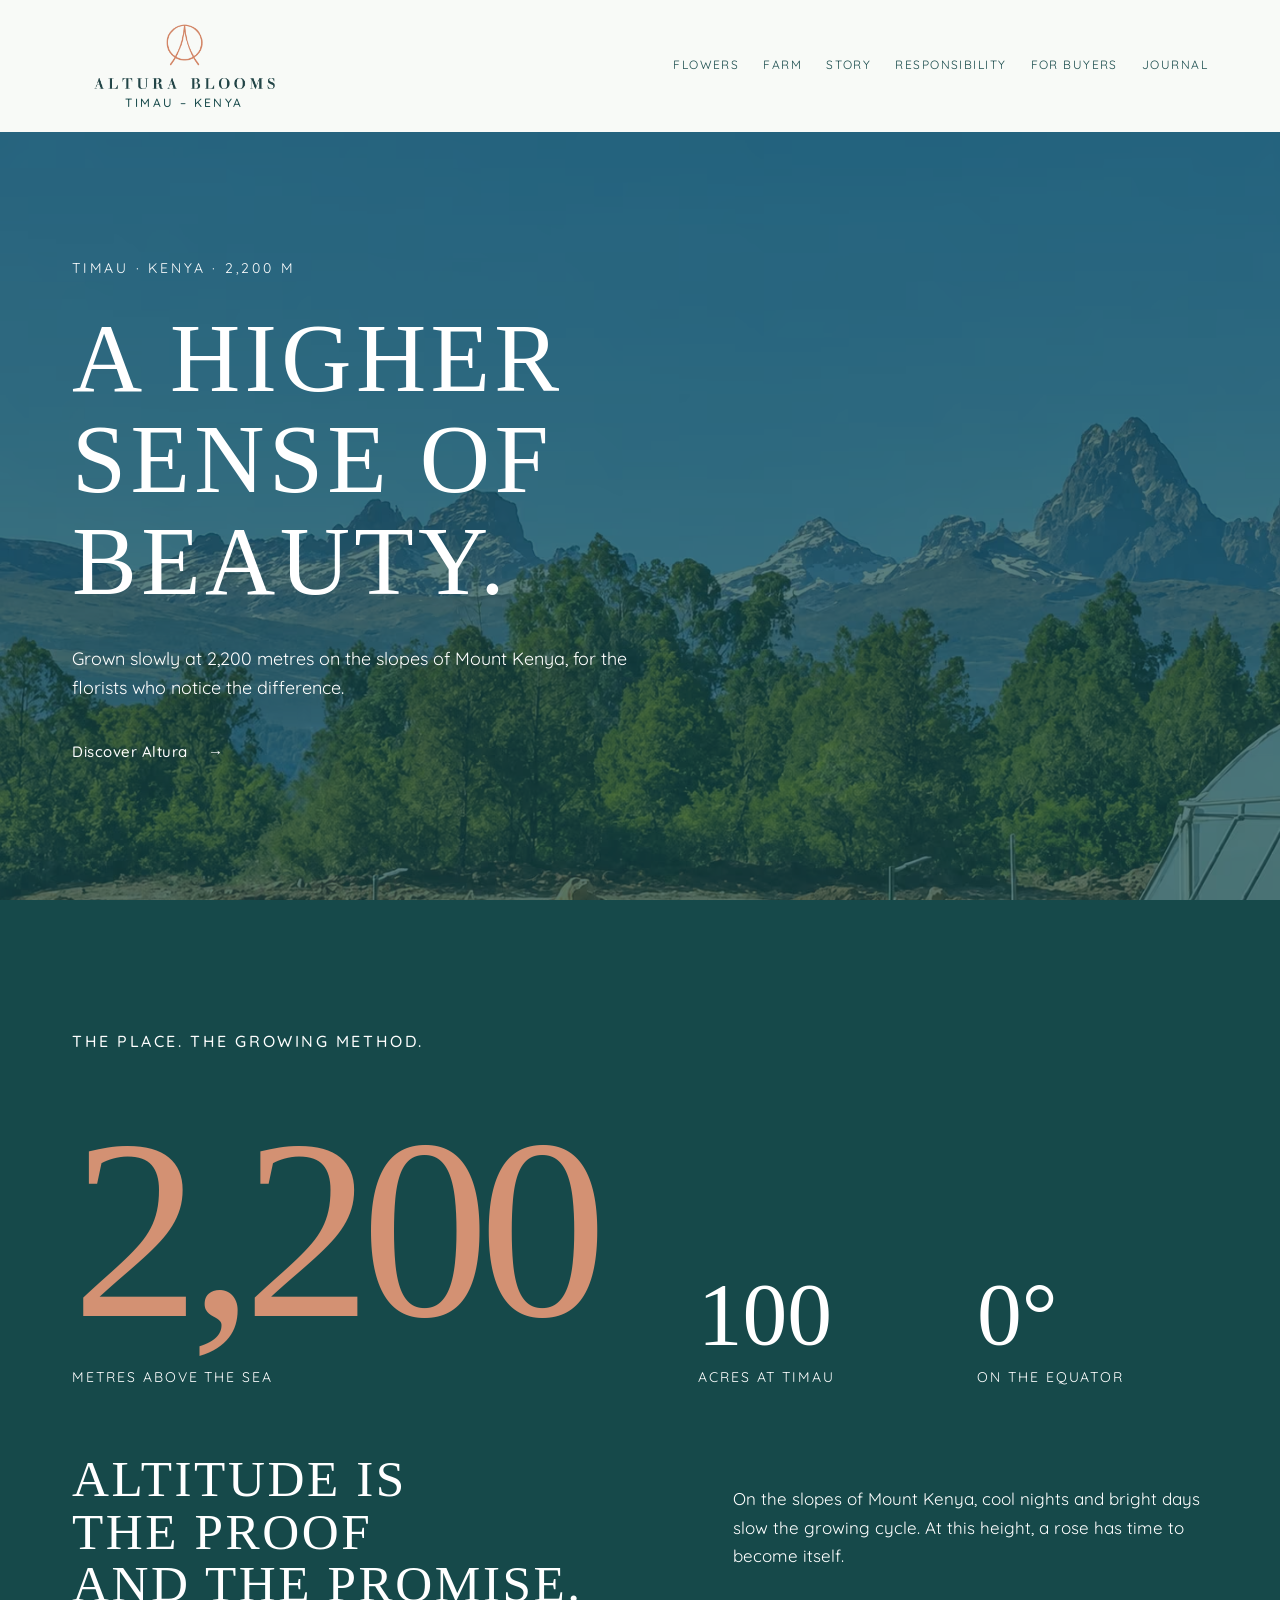
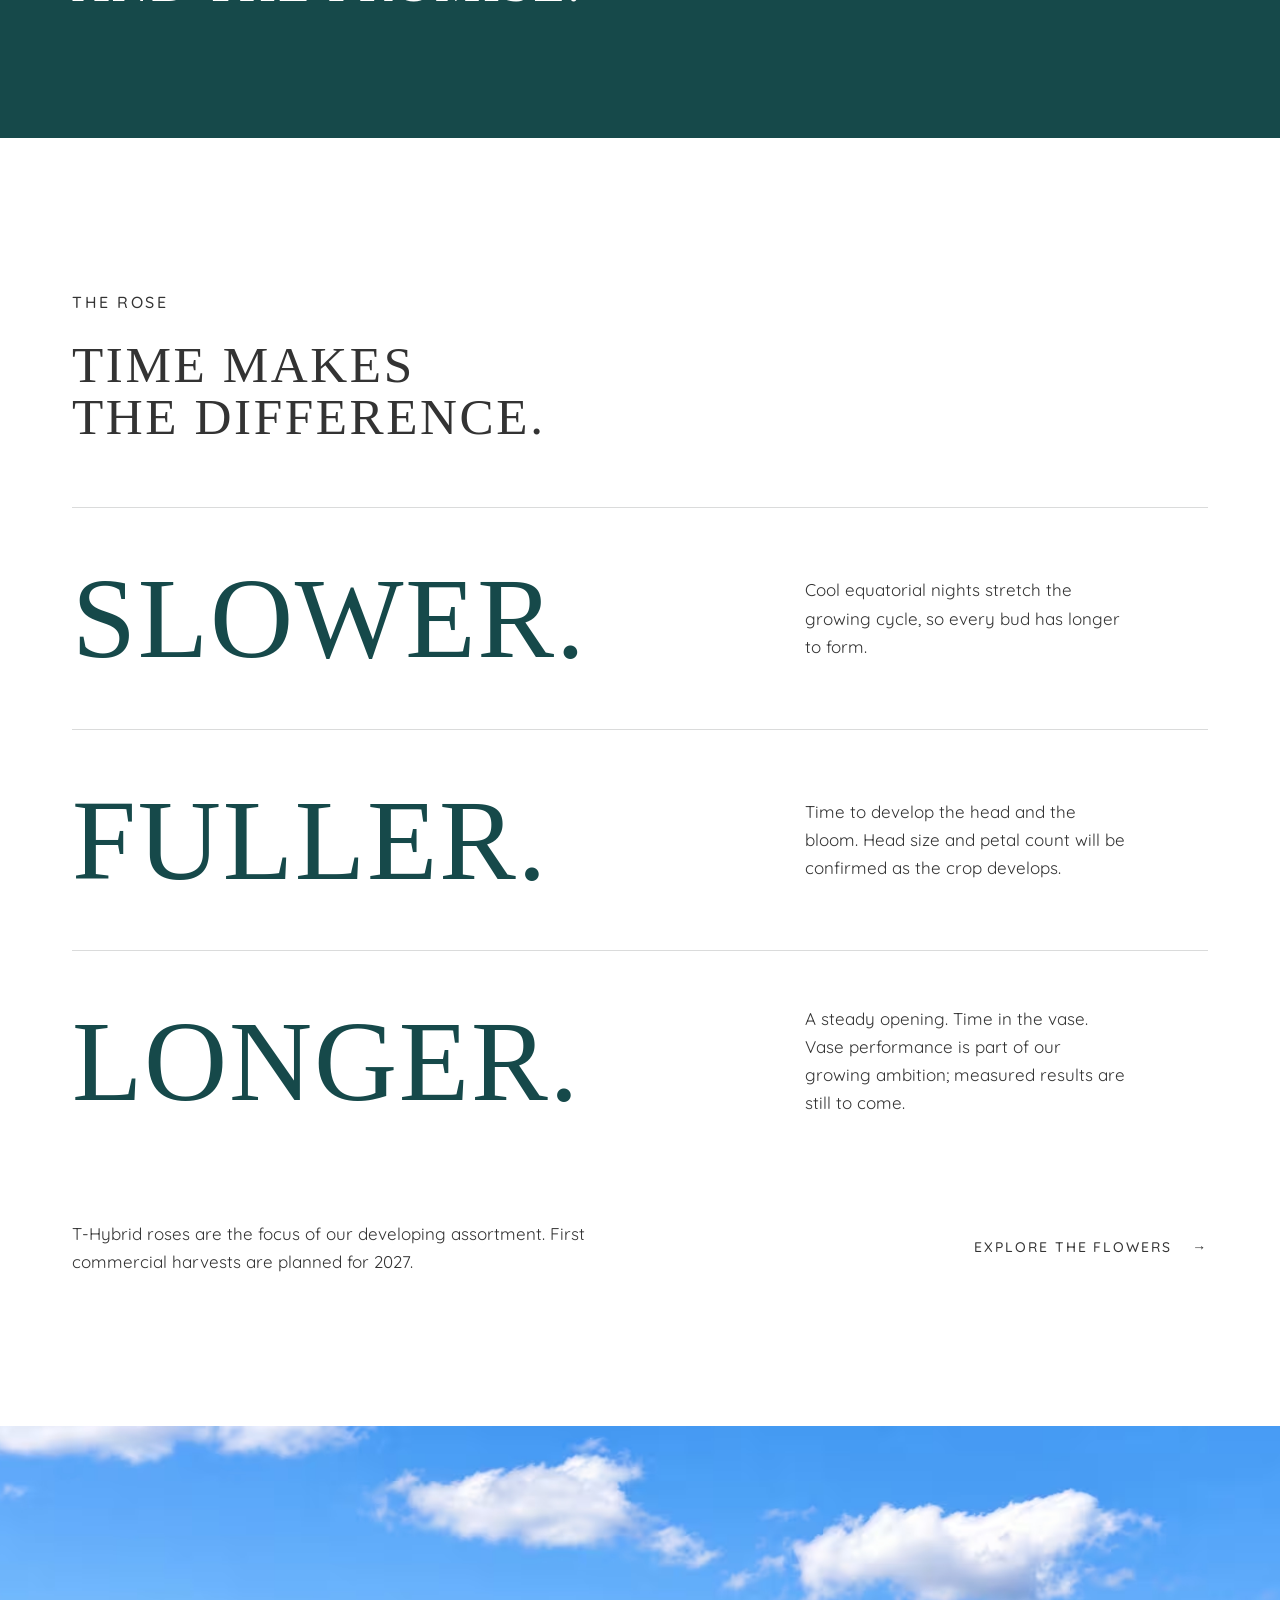
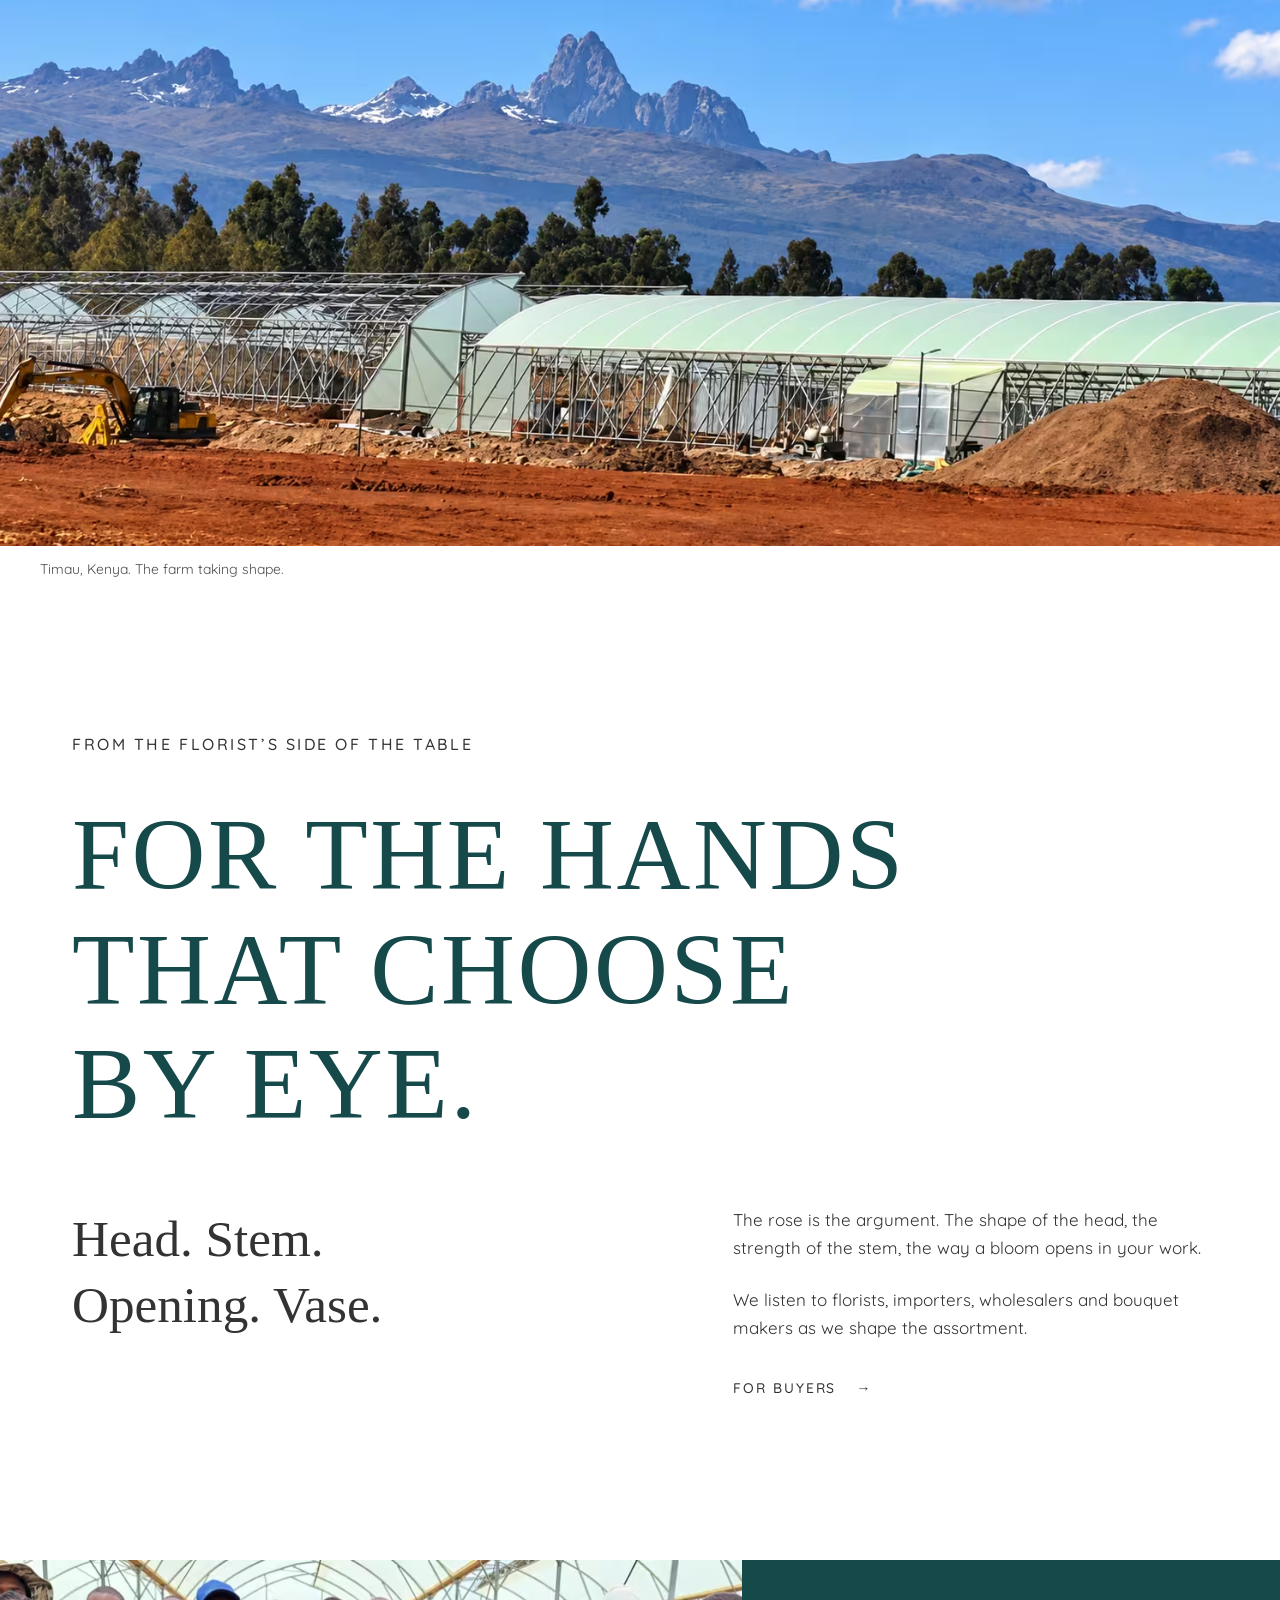
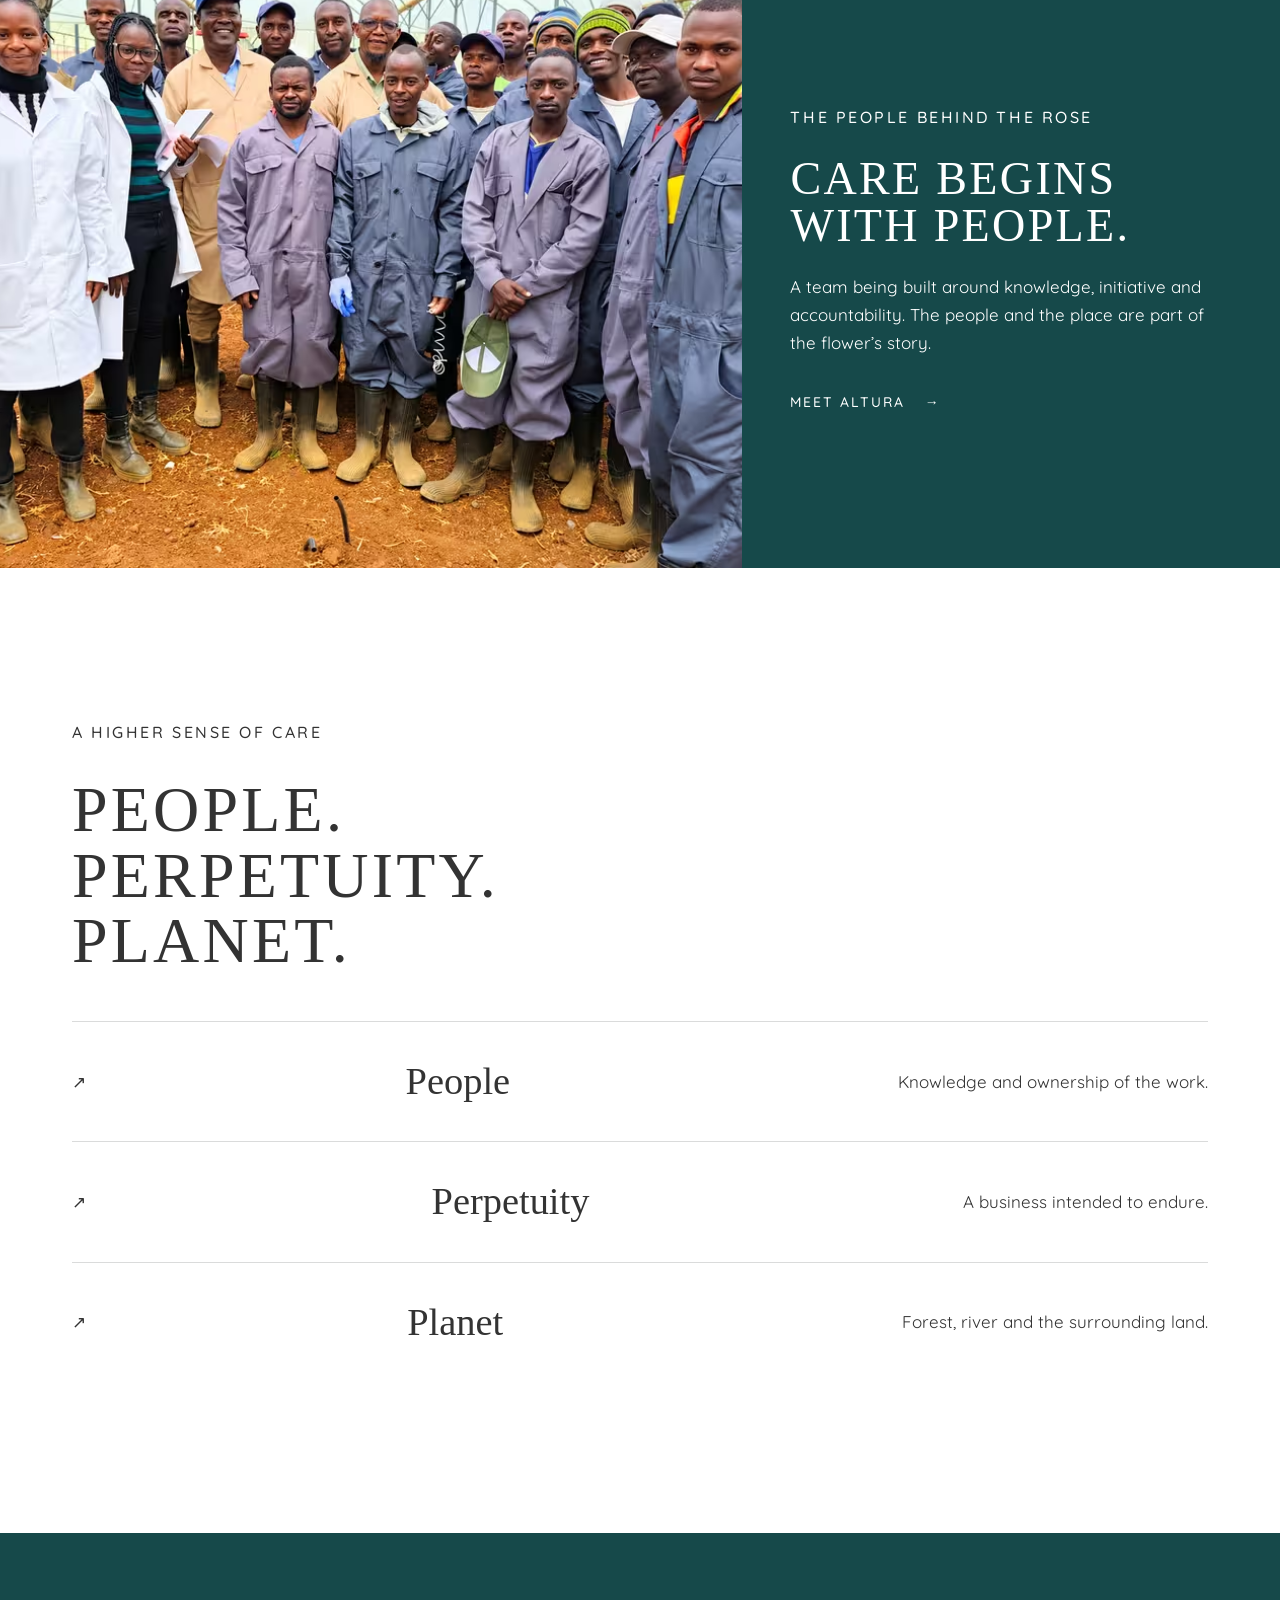
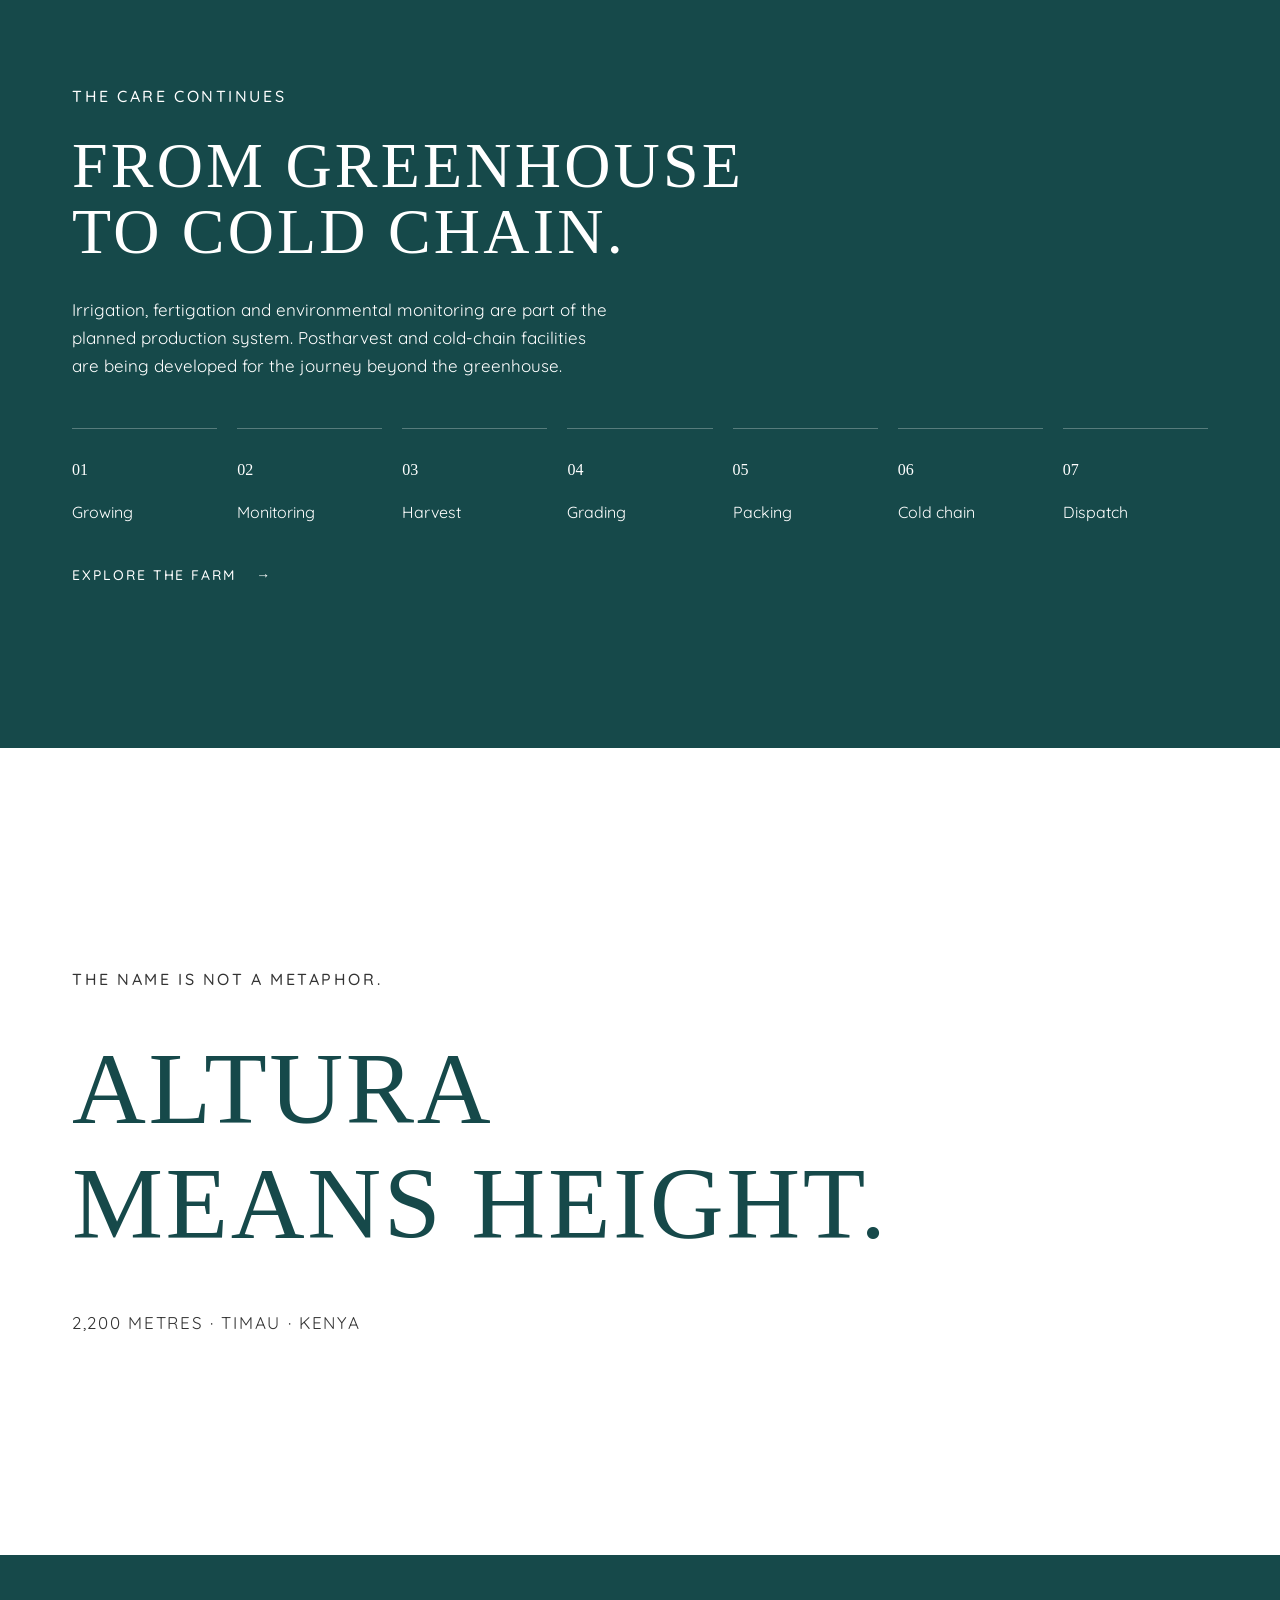
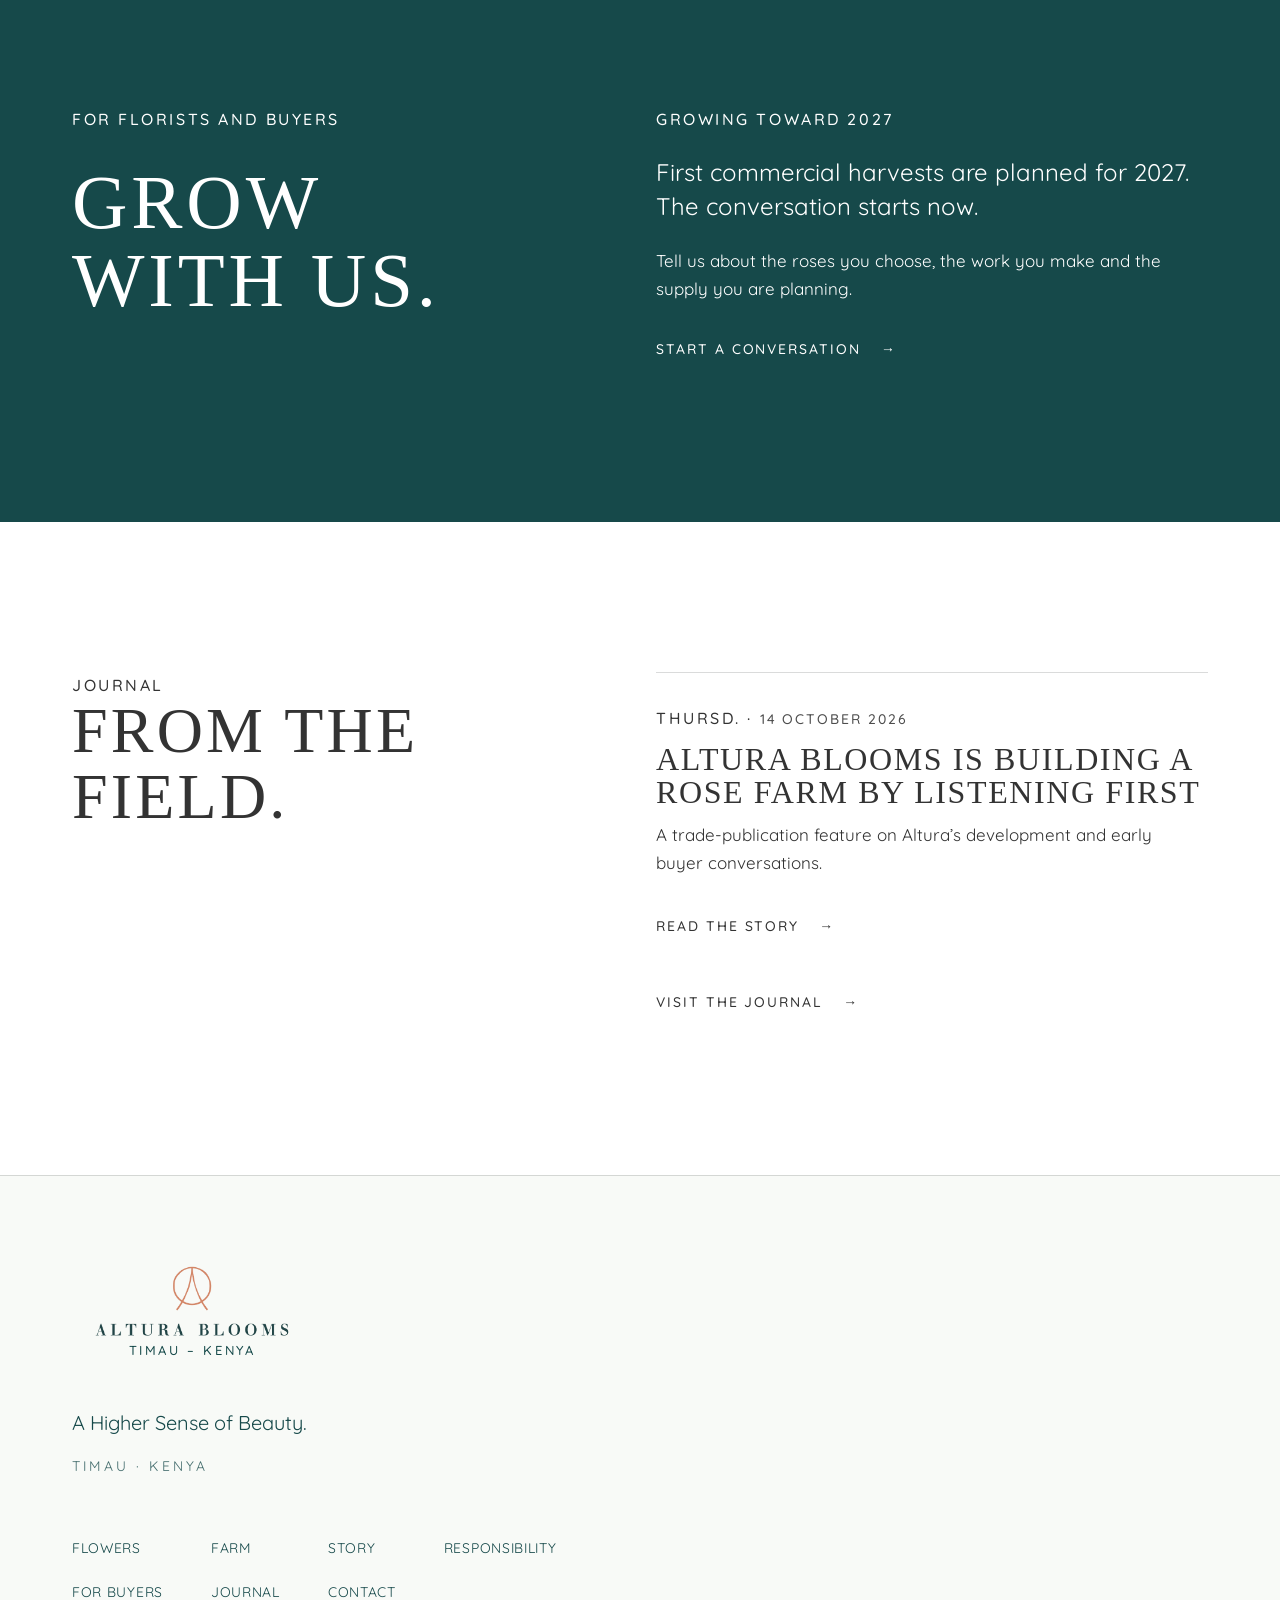
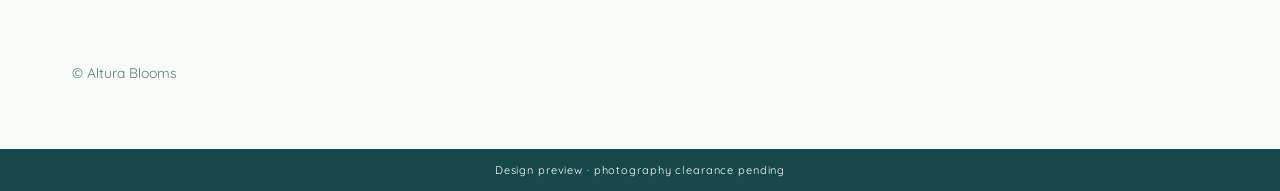
==== index.html @ 37ee0383 "Add files via upload" ====
<!doctype html>
<html lang="en" data-stage="development">
<head>
<meta charset="utf-8">
<meta name="viewport" content="width=device-width, initial-scale=1, viewport-fit=cover">
<title>Altura Blooms — A Higher Sense of Beauty · Timau, Kenya</title>
<meta name="description" content="Altura Blooms is developing premium Kenyan roses in Timau, near Mount Kenya. Buyer-led assortment, quality ambitions and first commercial harvests planned for 2027.">
<meta name="robots" content="noindex, nofollow">
<link rel="canonical" href="https://mrafrica12.github.io/altura_blooms/">
<meta property="og:site_name" content="Altura Blooms">
<meta property="og:title" content="Altura Blooms — A Higher Sense of Beauty · Timau, Kenya">
<meta property="og:description" content="Altura Blooms is developing premium Kenyan roses in Timau, near Mount Kenya. Buyer-led assortment, quality ambitions and first commercial harvests planned for 2027.">
<meta property="og:type" content="website">
<meta property="og:locale" content="en">
<meta name="twitter:card" content="summary">
<meta name="theme-color" content="#16494A">
<link rel="icon" type="image/png" sizes="32x32" href="assets/logos/favicon/favicon-32.png">
<link rel="apple-touch-icon" href="assets/logos/favicon/apple-touch-icon.png">
<link rel="preload" as="image" type="image/avif" href="assets/images/web/mountain-treeline-1200.avif" imagesrcset="assets/images/web/mountain-treeline-480.avif 480w, assets/images/web/mountain-treeline-800.avif 800w, assets/images/web/mountain-treeline-1200.avif 1200w, assets/images/web/mountain-treeline-1448.avif 1448w" imagesizes="100vw" fetchpriority="high">
<link rel="stylesheet" href="css/altura.css">
<script>document.documentElement.classList.add('js')</script>
<script type="application/ld+json">{"@context":"https://schema.org","@type":"Organization","name":"Altura Blooms","slogan":"A Higher Sense of Beauty","description":"Altura Blooms is developing a rose farm in Timau, Kenya, for the international professional flower market.","address":{"@type":"PostalAddress","addressLocality":"Timau","addressCountry":"KE"},"founder":[{"@type":"Person","name":"Juliet Njogu"},{"@type":"Person","name":"Francis Njogu"},{"@type":"Person","name":"Edward Agg-Manning"}]}</script><script type="application/ld+json">{"@context":"https://schema.org","@type":"WebSite","name":"Altura Blooms","inLanguage":"en","url":"https://mrafrica12.github.io/altura_blooms/"}</script>
</head>
<body class="home">
<a class="skip-link" href="#main">Skip to content</a>
<header class="site-header" data-over-hero>
  <div class="site-header__bar">
    <a class="wordmark" href="index.html" aria-label="Altura Blooms, home"><picture><source media="(max-width: 767px)" srcset="assets/logos/web/official-mark.png"><img class="wordmark__official" src="assets/logos/web/official-primary.png" width="225" height="118" alt="Altura Blooms — Timau, Kenya"></picture><span class="wordmark__location" aria-hidden="true">Timau – Kenya</span></a>
    <nav class="nav-desktop" aria-label="Primary"><ul><li><a href="pages/flowers/index.html">Flowers</a></li><li><a href="pages/farm/index.html">Farm</a></li><li><a href="pages/story/index.html">Story</a></li><li><a href="pages/responsibility/index.html">Responsibility</a></li><li><a href="pages/buyers/index.html">For Buyers</a></li><li><a href="pages/journal/index.html">Journal</a></li></ul></nav>
    <button class="menu-toggle" type="button" aria-expanded="false" aria-controls="menu-panel"><span class="menu-toggle__label">Menu</span><span class="menu-toggle__bars" aria-hidden="true"></span></button>
  </div>
  <nav class="menu-panel" id="menu-panel" aria-label="Menu"><ul><li><a href="pages/flowers/index.html">Flowers</a></li><li><a href="pages/farm/index.html">Our Farm</a></li><li><a href="pages/story/index.html">Our Story</a></li><li><a href="pages/responsibility/index.html">People · Perpetuity · Planet</a></li><li><a href="pages/buyers/index.html">For Buyers</a></li><li><a href="pages/journal/index.html">Journal</a></li><li><a href="pages/contact/index.html">Contact</a></li></ul><p class="menu-panel__foot">Timau · Kenya</p></nav>
</header>
<main id="main">


<section class="hero hero--home" aria-labelledby="hero-title">
  <div class="media"><picture><source type="image/avif" srcset="assets/images/web/mountain-treeline-480.avif 480w, assets/images/web/mountain-treeline-800.avif 800w, assets/images/web/mountain-treeline-1200.avif 1200w, assets/images/web/mountain-treeline-1448.avif 1448w" sizes="100vw"><source type="image/webp" srcset="assets/images/web/mountain-treeline-480.webp 480w, assets/images/web/mountain-treeline-800.webp 800w, assets/images/web/mountain-treeline-1200.webp 1200w, assets/images/web/mountain-treeline-1448.webp 1448w" sizes="100vw"><img src="assets/images/web/mountain-treeline-1200.webp" srcset="assets/images/web/mountain-treeline-480.webp 480w, assets/images/web/mountain-treeline-800.webp 800w, assets/images/web/mountain-treeline-1200.webp 1200w, assets/images/web/mountain-treeline-1448.webp 1448w" sizes="100vw" width="1448" height="1086" alt="Mount Kenya above the treeline at the Altura site in Timau" style="object-position:88% 50%" fetchpriority="high" decoding="sync" data-dev-image></picture></div>
  <div class="hero__inner">
    <p class="hero__place">Timau · Kenya · 2,200 m</p>
    <h1 class="hero__title" id="hero-title"><span>A Higher</span><span>Sense of</span><span>Beauty.</span></h1>
    <p class="hero__introduction">Grown slowly at 2,200 metres on the slopes of Mount Kenya, for the florists who notice the difference.</p>
    <a class="link-arrow" href="#altitude">Discover Altura</a>
  </div>
</section>

<section class="section section--dark altitude" id="altitude" tabindex="-1" aria-labelledby="altitude-h">
  <div class="container">
    <p class="eyebrow" data-reveal>The place. The growing method.</p>
    <dl class="altitude__facts">
      <div class="altitude__primary" data-reveal><dt>Metres above the sea</dt><dd>2,200</dd></div>
      <div data-reveal><dt>Acres at Timau</dt><dd>100</dd></div>
      <div data-reveal><dt>On the equator</dt><dd>0°</dd></div>
    </dl>
    <div class="altitude__story">
      <h2 id="altitude-h" data-reveal>Altitude is the proof<br>and the promise.</h2>
      <p data-reveal>On the slopes of Mount Kenya, cool nights and bright days slow the growing cycle. At this height, a rose has time to become itself.</p>
    </div>
  </div>
</section>

<section class="section rose-rhythm" id="flowers" aria-labelledby="flowers-h">
  <div class="container">
    <div class="section-head"><p class="eyebrow" data-reveal>The rose</p><h2 id="flowers-h" data-reveal>Time makes the difference.</h2></div>
    <div class="rose-beat" data-reveal><h3>Slower.</h3><p>Cool equatorial nights stretch the growing cycle, so every bud has longer to form.</p></div>
    <div class="rose-beat" data-reveal><h3>Fuller.</h3><p>Time to develop the head and the bloom. Head size and petal count will be confirmed as the crop develops.</p></div>
    <div class="rose-beat" data-reveal><h3>Longer.</h3><p>A steady opening. Time in the vase. Vase performance is part of our growing ambition; measured results are still to come.</p></div>
    <div class="rose-rhythm__foot"><p>T-Hybrid roses are the focus of our developing assortment. First commercial harvests are planned for 2027.</p><a class="link-arrow" href="pages/flowers/index.html">Explore the flowers</a></div>
  </div>
</section>

<section class="section--flush place-chapter" aria-label="The growing environment">
  <figure><div class="media media--cinema"><picture><source type="image/avif" srcset="assets/images/web/greenhouses-mountain-480.avif 480w, assets/images/web/greenhouses-mountain-800.avif 800w, assets/images/web/greenhouses-mountain-1200.avif 1200w, assets/images/web/greenhouses-mountain-1600.avif 1600w, assets/images/web/greenhouses-mountain-1731.avif 1731w" sizes="100vw"><source type="image/webp" srcset="assets/images/web/greenhouses-mountain-480.webp 480w, assets/images/web/greenhouses-mountain-800.webp 800w, assets/images/web/greenhouses-mountain-1200.webp 1200w, assets/images/web/greenhouses-mountain-1600.webp 1600w, assets/images/web/greenhouses-mountain-1731.webp 1731w" sizes="100vw"><img src="assets/images/web/greenhouses-mountain-1200.webp" srcset="assets/images/web/greenhouses-mountain-480.webp 480w, assets/images/web/greenhouses-mountain-800.webp 800w, assets/images/web/greenhouses-mountain-1200.webp 1200w, assets/images/web/greenhouses-mountain-1600.webp 1600w, assets/images/web/greenhouses-mountain-1731.webp 1731w" sizes="100vw" width="1731" height="909" alt="Greenhouse structures being developed below Mount Kenya" style="object-position:60% 50%" loading="lazy" decoding="async" data-dev-image></picture></div><figcaption>Timau, Kenya. The farm taking shape.</figcaption></figure>
</section>

<section class="section florist" aria-labelledby="florist-h">
  <div class="container">
    <p class="eyebrow" data-reveal>From the florist’s side of the table</p>
    <h2 class="campaign" id="florist-h" data-reveal>For the hands<br>that choose<br>by eye.</h2>
    <div class="florist__detail"><p class="florist__checklist" data-reveal>Head. Stem.<br>Opening. Vase.</p><div class="stack"><p data-reveal>The rose is the argument. The shape of the head, the strength of the stem, the way a bloom opens in your work.</p><p data-reveal>We listen to florists, importers, wholesalers and bouquet makers as we shape the assortment.</p><a class="link-arrow" href="pages/buyers/index.html" data-reveal>For Buyers</a></div></div>
  </div>
</section>

<section class="human-chapter" aria-labelledby="people-h">
  <div class="media"><picture><source type="image/avif" srcset="assets/images/web/team-greenhouse-480.avif 480w, assets/images/web/team-greenhouse-800.avif 800w, assets/images/web/team-greenhouse-1200.avif 1200w, assets/images/web/team-greenhouse-1448.avif 1448w" sizes="(min-width: 900px) 58vw, 100vw"><source type="image/webp" srcset="assets/images/web/team-greenhouse-480.webp 480w, assets/images/web/team-greenhouse-800.webp 800w, assets/images/web/team-greenhouse-1200.webp 1200w, assets/images/web/team-greenhouse-1448.webp 1448w" sizes="(min-width: 900px) 58vw, 100vw"><img src="assets/images/web/team-greenhouse-1200.webp" srcset="assets/images/web/team-greenhouse-480.webp 480w, assets/images/web/team-greenhouse-800.webp 800w, assets/images/web/team-greenhouse-1200.webp 1200w, assets/images/web/team-greenhouse-1448.webp 1448w" sizes="(min-width: 900px) 58vw, 100vw" width="1448" height="1086" alt="The Altura team together inside a greenhouse at Timau" style="object-position:50% 25%" loading="lazy" decoding="async" data-dev-image></picture></div>
  <div class="human-chapter__copy stack"><p class="eyebrow" data-reveal>The people behind the rose</p><h2 id="people-h" data-reveal>Care begins<br>with people.</h2><p data-reveal>A team being built around knowledge, initiative and accountability. The people and the place are part of the flower’s story.</p><a class="link-arrow" href="pages/story/index.html" data-reveal>Meet Altura</a></div>
</section>

<section class="section responsibility-summary" aria-labelledby="responsibility-h"><div class="container">
  <p class="eyebrow" data-reveal>A higher sense of care</p><h2 id="responsibility-h" data-reveal>People. Perpetuity. Planet.</h2>
  <div class="responsibility-links">
    <a href="pages/responsibility/people.html"><span>People</span><p>Knowledge and ownership of the work.</p><span aria-hidden="true">↗</span></a>
    <a href="pages/responsibility/perpetuity.html"><span>Perpetuity</span><p>A business intended to endure.</p><span aria-hidden="true">↗</span></a>
    <a href="pages/responsibility/planet.html"><span>Planet</span><p>Forest, river and the surrounding land.</p><span aria-hidden="true">↗</span></a>
  </div>
</div></section>

<section class="section section--dark process" aria-labelledby="journey-h">
  <div class="container"><div class="section-head"><p class="eyebrow" data-reveal>The care continues</p><h2 id="journey-h" data-reveal>From greenhouse<br>to cold chain.</h2><p data-reveal>Irrigation, fertigation and environmental monitoring are part of the planned production system. Postharvest and cold-chain facilities are being developed for the journey beyond the greenhouse.</p></div>
  <ol class="journey" data-reveal><li>Growing</li><li>Monitoring</li><li>Harvest</li><li>Grading</li><li>Packing</li><li>Cold chain</li><li>Dispatch</li></ol><a class="link-arrow" href="pages/farm/index.html">Explore the farm</a></div>
</section>

<section class="section name-moment" aria-labelledby="name-h"><div class="container"><p class="eyebrow" data-reveal>The name is not a metaphor.</p><h2 class="campaign" id="name-h" data-reveal>Altura<br>means height.</h2><p class="name-moment__place">2,200 metres · Timau · Kenya</p></div></section>

<section class="section section--dark buyer-invitation" aria-labelledby="buyers-h">
  <div class="container split"><div><p class="eyebrow" data-reveal>For florists and buyers</p><h2 id="buyers-h" data-reveal>Grow<br>with us.</h2></div><div class="stack"><p class="eyebrow" data-reveal>Growing toward 2027</p><p class="lede" data-reveal>First commercial harvests are planned for 2027. The conversation starts now.</p><p data-reveal>Tell us about the roses you choose, the work you make and the supply you are planning.</p><a class="link-arrow" href="pages/buyers/index.html#conversation" data-reveal>Start a conversation</a></div></div>
</section>

<section class="section journal-summary" aria-labelledby="journal-h"><div class="container split"><div><p class="eyebrow">Journal</p><h2 id="journal-h">From the field.</h2></div><div><article class="entry industry-feature" data-reveal>
  <p class="eyebrow">THURSD. · <time datetime="2026-10-14">14 October 2026</time></p>
  <h3>Altura Blooms Is Building a Rose Farm by Listening First</h3>
  <p>A trade-publication feature on Altura’s development and early buyer conversations.</p>
  <a class="link-arrow" href="https://thursd.com/articles/altura-blooms-develops" target="_blank" rel="noopener noreferrer">Read the story <span class="visually-hidden">on Thursd (opens a new tab)</span></a>
</article><a class="link-arrow" href="pages/journal/index.html">Visit the journal</a></div></div></section>

</main>
<footer class="site-footer">
  <div class="container">
    <div class="site-footer__logo"><img class="site-footer__official" src="assets/logos/web/official-primary.png" width="240" height="126" alt="Altura Blooms — Timau, Kenya" loading="lazy"><span class="site-footer__location" aria-hidden="true">Timau – Kenya</span></div><p class="site-footer__line">A Higher Sense of Beauty.</p>
    <p class="site-footer__place">Timau · Kenya</p>
    <nav aria-label="Footer"><ul><li><a href="pages/flowers/index.html">Flowers</a></li><li><a href="pages/farm/index.html">Farm</a></li><li><a href="pages/story/index.html">Story</a></li><li><a href="pages/responsibility/index.html">Responsibility</a></li><li><a href="pages/buyers/index.html">For Buyers</a></li><li><a href="pages/journal/index.html">Journal</a></li><li><a href="pages/contact/index.html">Contact</a></li></ul></nav>
    
    <small>© Altura Blooms</small>
  </div>
</footer>
<div class="dev-flag">Design preview · photography clearance pending</div>
<script src="js/altura.js" defer></script>



</body>
</html>
---- css/altura.css ----
/* Brand Guidelines 2026 pp.39–42. Legacy token names retained for compatibility. */
:root {
  /* Approved palette */
  --altura-deep-green: #16494A;
  --altura-deep-green-soft: #16494A;
  --altura-gold: #D39173;
  --altura-peach: #FFFFFF;
  --altura-ivory: #FFFFFF;
  --altura-white: #ffffff;
  --altura-charcoal: #333333;
  --altura-muted: #4D4D4D;
  --altura-rule: rgb(27 34 32 / 0.16);
  --altura-rule-light: rgb(255 255 255 / 0.28);

  /* type */
  --font-display: "Walbaum", Georgia, serif;
  --font-body: "Quicksand", Arial, sans-serif;
  --step--1: clamp(0.8125rem, 0.79rem + 0.1vw, 0.875rem);
  --step-0: clamp(1rem, 0.97rem + 0.15vw, 1.0625rem);
  --step-1: clamp(1.25rem, 1.15rem + 0.5vw, 1.5rem);
  --step-2: clamp(1.75rem, 1.5rem + 1.2vw, 2.5rem);
  --step-3: clamp(2.5rem, 2rem + 2.5vw, 4rem);
  --step-4: clamp(3.25rem, 2.4rem + 4.2vw, 6.5rem);
  --step-5: clamp(4rem, 2.6rem + 7vw, 10rem);
  --tracking-wide: 0.22em;
  --tracking-caps: 0.14em;

  /* spacing rhythm (4px base) */
  --space-1: 0.25rem;
  --space-2: 0.5rem;
  --space-3: 0.75rem;
  --space-4: 1rem;
  --space-5: 1.5rem;
  --space-6: 2rem;
  --space-7: 3rem;
  --space-8: 4.5rem;
  --space-9: 7rem;
  --gutter: 1.25rem;
  --section-space: clamp(4.5rem, 3rem + 8vw, 10rem);

  /* container widths */
  --container: 76rem;
  --container-narrow: 40rem;
  --container-text: 34rem;

  /* borders, motion, layers */
  --rule: 1px solid var(--altura-rule);
  --ease: cubic-bezier(0.22, 0.61, 0.36, 1);
  --duration-1: 200ms;
  --duration-2: 600ms;
  --duration-3: 1100ms;
  --z-header: 50;
  --z-menu: 60;
  --z-skip: 100;
  --header-height: 4.25rem;
  --touch: 2.75rem;
}
@media (min-width: 768px) { :root { --gutter: 2.5rem; --header-height: 5rem; } }
@media (min-width: 1440px) { :root { --gutter: 4rem; --container: 90rem; } }
*, *::before, *::after { box-sizing: border-box; }
html { -webkit-text-size-adjust: 100%; text-size-adjust: 100%; }
body, h1, h2, h3, h4, p, figure, blockquote, ul, ol, dl, dd { margin: 0; }
ul[role="list"], ol[role="list"], .list-plain { list-style: none; padding: 0; }
img, picture, svg { display: block; max-width: 100%; }
img { height: auto; }
button, input, select, textarea { font: inherit; color: inherit; }
button { cursor: pointer; }
a { color: inherit; }
[hidden] { display: none !important; }
body { font-family: var(--font-body); font-size: var(--step-0); line-height: 1.65; }
h1, h2, h3, .display { font-family: var(--font-display); font-weight: 400; line-height: 1.02; letter-spacing: -0.01em; text-wrap: balance; }
h1 { font-size: var(--step-4); }
h2 { font-size: var(--step-3); }
h3 { font-size: var(--step-2); }
.display--xl { font-size: var(--step-5); line-height: 0.92; }
.eyebrow { font-size: var(--step--1); letter-spacing: var(--tracking-wide); text-transform: uppercase; font-weight: 500; }
.eyebrow::before { content: ""; display: inline-block; width: 2rem; height: 1px; background: currentColor; vertical-align: middle; margin-right: var(--space-3); opacity: 0.7; }
.lede { font-family: var(--font-display); font-size: var(--step-1); line-height: 1.4; }
.tagline { font-family: var(--font-display); font-style: italic; }
.caption { font-size: var(--step--1); color: var(--altura-muted); }
p { max-width: var(--container-text); text-wrap: pretty; }
blockquote { font-family: var(--font-display); font-size: var(--step-2); line-height: 1.2; }
blockquote footer { font-family: var(--font-body); font-size: var(--step--1); letter-spacing: var(--tracking-caps); text-transform: uppercase; margin-top: var(--space-4); }
html { scroll-behavior: smooth; }
body { background: var(--altura-ivory); color: var(--altura-charcoal); min-height: 100vh; overflow-x: hidden; }
:focus-visible { outline: 2px solid var(--altura-gold); outline-offset: 3px; }
::selection { background: var(--altura-peach); color: var(--altura-charcoal); }
.skip-link { position: fixed; left: var(--space-4); top: var(--space-4); z-index: var(--z-skip); background: var(--altura-white); color: var(--altura-charcoal); padding: var(--space-3) var(--space-4); transform: translateY(-200%); }
.skip-link:focus { transform: none; }
main { display: block; }
.container { width: 100%; max-width: var(--container); margin-inline: auto; padding-inline: var(--gutter); }
.container--narrow { max-width: calc(var(--container-narrow) + 2 * var(--gutter)); }
.section { padding-block: var(--section-space); }
.section--dark { background: var(--altura-deep-green); color: var(--altura-ivory); }
.section--flush { padding-block: 0; }
.stack > * + * { margin-top: var(--space-5); }
.stack--lg > * + * { margin-top: var(--space-7); }
.section-head { margin-bottom: var(--space-7); }
.section-head .eyebrow { margin-bottom: var(--space-5); display: block; }

/* editorial split: stacked on mobile, asymmetric on wider screens */
.split { display: grid; gap: var(--space-6); }
.rule-top { border-top: var(--rule); padding-top: var(--space-5); }

/* full-bleed figure with caption */
.bleed { width: 100%; }
.media { position: relative; overflow: hidden; background: var(--altura-deep-green-soft); }
.media picture { display: block; width: 100%; height: 100%; }
.media img { width: 100%; height: 100%; object-fit: cover; }
.media--tall { aspect-ratio: 4 / 5; }
.media--wide { aspect-ratio: 3 / 2; }
.media--cinema { aspect-ratio: 4 / 5; }
figure figcaption { margin-top: var(--space-3); padding-inline: var(--gutter); font-size: var(--step--1); color: var(--altura-muted); }
.section--dark figure figcaption { color: rgb(246 241 232 / 0.7); }
/* buttons / links: text-led, quiet */
.link-arrow { display: inline-flex; align-items: center; gap: var(--space-3); min-height: var(--touch); font-size: var(--step--1); letter-spacing: var(--tracking-caps); text-transform: uppercase; text-decoration: none; font-weight: 500; border-bottom: 1px solid currentColor; padding-block: var(--space-2); }
.link-arrow::after { content: "→"; transition: transform var(--duration-1) var(--ease); }
.link-arrow:hover::after { transform: translateX(0.35rem); }
.btn { display: inline-flex; align-items: center; justify-content: center; min-height: var(--touch); padding: 0 var(--space-6); border: 1px solid currentColor; background: transparent; text-decoration: none; font-size: var(--step--1); letter-spacing: var(--tracking-caps); text-transform: uppercase; font-weight: 500; transition: background var(--duration-1), color var(--duration-1); }
.btn:hover { background: var(--altura-charcoal); color: var(--altura-ivory); }
.section--dark .btn:hover, .hero .btn:hover { background: var(--altura-ivory); color: var(--altura-deep-green); }
.btn[disabled] { opacity: 0.45; cursor: not-allowed; }
.btn[disabled]:hover { background: transparent; color: inherit; }

/* hero */
.hero { position: relative; min-height: 100svh; display: flex; align-items: flex-end; color: var(--altura-white); background: var(--altura-deep-green); isolation: isolate; }
.hero .media { position: absolute; inset: 0; z-index: -2; }
.hero::after { content: ""; position: absolute; inset: 0; z-index: -1; background: linear-gradient(to top, rgb(10 30 27 / 0.8), rgb(10 30 27 / 0.25) 45%, rgb(10 30 27 / 0) 68%); }
.hero__inner { width: 100%; padding: 0 var(--gutter) calc(var(--space-7) + env(safe-area-inset-bottom)); max-width: var(--container); margin-inline: auto; }
.hero__brand { font-size: var(--step--1); letter-spacing: var(--tracking-wide); text-transform: uppercase; margin-bottom: var(--space-4); }
.hero__title { font-size: var(--step-4); max-width: 11ch; }
.hero__place { margin-top: var(--space-5); font-size: var(--step--1); letter-spacing: var(--tracking-wide); text-transform: uppercase; }
.hero .link-arrow { margin-top: var(--space-5); }
.hero--page { min-height: 72svh; }

/* page intro (non-image) */
.page-intro { padding-top: calc(var(--header-height) + var(--space-8)); padding-bottom: var(--space-8); }
.page-intro h1 { max-width: 14ch; }
.page-intro .lede { margin-top: var(--space-6); max-width: 28rem; }

/* three principles */
.principle { position: relative; min-height: 88svh; display: flex; align-items: flex-end; color: var(--altura-ivory); background: var(--altura-deep-green); isolation: isolate; }
.principle .media { position: absolute; inset: 0; z-index: -2; }
.principle::after { content: ""; position: absolute; inset: 0; z-index: -1; background: linear-gradient(to top, rgb(10 30 27 / 0.78), rgb(10 30 27 / 0.1) 70%); }
.principle--plain::after { display: none; }
.principle__inner { width: 100%; max-width: var(--container); margin-inline: auto; padding: var(--space-8) var(--gutter); }
.principle__word { font-family: var(--font-display); font-size: var(--step-5); line-height: 0.9; letter-spacing: -0.02em; }
.principle__text { margin-top: var(--space-5); max-width: 24rem; }
.principle-lead { padding-block: var(--section-space); text-align: left; }
.principle-lead blockquote { max-width: 18ch; }

/* journey — typographic sequence */
.journey { counter-reset: stage; list-style: none; padding: 0; border-top: var(--rule); }
.journey li { counter-increment: stage; display: flex; align-items: baseline; gap: var(--space-5); padding-block: var(--space-5); border-bottom: var(--rule); font-family: var(--font-display); font-size: var(--step-2); }
.journey li::before { content: counter(stage, decimal-leading-zero); font-family: var(--font-body); font-size: var(--step--1); letter-spacing: var(--tracking-caps); color: var(--altura-gold); min-width: 2rem; }

/* continuity sequence (Perpetuity page) */
.continuity { list-style: none; padding: 0; font-family: var(--font-display); font-size: var(--step-3); line-height: 1.15; }
.continuity li { padding-block: var(--space-3); border-top: 1px solid var(--altura-rule-light); opacity: calc(1 - var(--i) * 0.14); }

/* people list */
.people { list-style: none; padding: 0; border-top: var(--rule); }
.people li { display: grid; gap: var(--space-1); padding-block: var(--space-4); border-bottom: var(--rule); }
.people strong { font-family: var(--font-display); font-weight: 400; font-size: var(--step-1); }
.people span { font-size: var(--step--1); color: var(--altura-muted); letter-spacing: var(--tracking-caps); text-transform: uppercase; }

/* dated entries (journal) */
.entry { padding-block: var(--space-6); border-top: var(--rule); display: grid; gap: var(--space-3); }
.entry time { font-size: var(--step--1); letter-spacing: var(--tracking-caps); text-transform: uppercase; color: var(--altura-gold); }
.entry h3 { font-size: var(--step-2); }
.status { display: inline-block; font-size: var(--step--1); letter-spacing: var(--tracking-caps); text-transform: uppercase; border: 1px solid currentColor; padding: 0.15rem 0.6rem; }

/* final brand moment */
.finale { position: relative; min-height: 100svh; padding: calc(var(--header-height) + var(--space-6)) 0 var(--space-8); display: grid; place-items: center; text-align: center; color: var(--altura-white); isolation: isolate; background: var(--altura-deep-green); }
.finale .media { position: absolute; inset: 0; z-index: -2; }
.finale::after { content: ""; position: absolute; inset: 0; z-index: -1; background: rgb(10 30 27 / 0.45); }
.finale__name { font-family: var(--font-display); font-size: var(--step-4); letter-spacing: 0.12em; text-transform: uppercase; line-height: 1.05; }
.finale__tag { font-family: var(--font-display); font-style: italic; font-size: var(--step-2); margin-top: var(--space-5); }
.finale__place { margin-top: var(--space-6); font-size: var(--step--1); letter-spacing: var(--tracking-wide); text-transform: uppercase; }

/* footer */
.site-footer { background: var(--altura-deep-green); color: var(--altura-ivory); padding-block: var(--space-8) var(--space-6); }
.site-footer__emblem { width: 8rem; height: 8rem; border-radius: 50%; box-shadow: 0 0 0 1px var(--altura-gold); }
.finale__mark { width: 5rem; height: 5rem; margin: 0 auto var(--space-6); border-radius: 50%; box-shadow: 0 0 0 1px var(--altura-peach); }
.site-footer__name { font-family: var(--font-display); font-size: var(--step-2); letter-spacing: 0.14em; text-transform: uppercase; }
.site-footer__tag { font-family: var(--font-display); font-style: italic; margin-top: var(--space-2); }
.site-footer__place { font-size: var(--step--1); letter-spacing: var(--tracking-wide); text-transform: uppercase; margin-top: var(--space-4); opacity: 0.8; }
.site-footer nav ul { list-style: none; padding: 0; margin: var(--space-7) 0; display: grid; grid-template-columns: 1fr 1fr; gap: 0 var(--space-5); }
.site-footer nav a { display: flex; align-items: center; min-height: var(--touch); text-decoration: none; border-bottom: 1px solid var(--altura-rule-light); font-size: var(--step--1); letter-spacing: var(--tracking-caps); text-transform: uppercase; }
.site-footer small { display: block; font-size: var(--step--1); opacity: 0.7; }

/* development-stage marker; removed by build when stage != development */
.dev-flag { position: fixed; right: var(--space-2); bottom: var(--space-2); z-index: var(--z-skip); background: var(--altura-charcoal); color: var(--altura-white); font-size: 0.6875rem; letter-spacing: 0.08em; padding: 0.35rem 0.6rem; opacity: 0.85; pointer-events: none; }
.site-header { position: fixed; inset: 0 0 auto 0; z-index: var(--z-header); height: var(--header-height); background: var(--altura-ivory); color: var(--altura-charcoal); border-bottom: var(--rule); transition: background var(--duration-2) var(--ease), color var(--duration-2) var(--ease), border-color var(--duration-2); }
.js .site-header[data-over-hero]:not(.is-scrolled):not(.is-menu-open) { background: transparent; color: var(--altura-white); border-color: transparent; }
.site-header__bar { position: relative; z-index: calc(var(--z-menu) + 1); height: 100%; display: flex; align-items: center; justify-content: space-between; max-width: var(--container); margin-inline: auto; padding-inline: var(--gutter); }
.wordmark { font-family: var(--font-display); font-size: 1.125rem; letter-spacing: 0.32em; text-transform: uppercase; text-decoration: none; display: inline-flex; align-items: center; min-height: var(--touch); }
.wordmark { gap: var(--space-3); }
.wordmark__mark { width: 2.5rem; height: 2.5rem; border-radius: 50%; }
.menu-toggle { display: inline-flex; align-items: center; gap: var(--space-3); min-height: var(--touch); min-width: var(--touch); padding: 0; border: 0; background: none; font-size: var(--step--1); letter-spacing: var(--tracking-caps); text-transform: uppercase; }
.menu-toggle__bars { width: 1.5rem; height: 0.75rem; position: relative; }
.menu-toggle__bars::before, .menu-toggle__bars::after { content: ""; position: absolute; left: 0; right: 0; height: 1px; background: currentColor; transition: transform var(--duration-1) var(--ease), top var(--duration-1) var(--ease); }
.menu-toggle__bars::before { top: 0; }
.menu-toggle__bars::after { top: 100%; }
.menu-toggle[aria-expanded="true"] .menu-toggle__bars::before { top: 50%; transform: rotate(45deg); }
.menu-toggle[aria-expanded="true"] .menu-toggle__bars::after { top: 50%; transform: rotate(-45deg); }
.nav-desktop, .header-enquire { display: none; }

/* full-viewport mobile menu */
.menu-panel { position: fixed; inset: 0; z-index: var(--z-menu); background: var(--altura-deep-green); color: var(--altura-ivory); display: flex; flex-direction: column; padding: calc(var(--header-height) + var(--space-5)) var(--gutter) calc(var(--space-6) + env(safe-area-inset-bottom)); overflow-y: auto; opacity: 0; visibility: hidden; transition: opacity var(--duration-2) var(--ease), visibility 0s linear var(--duration-2); }
.menu-panel.is-open { opacity: 1; visibility: visible; transition-delay: 0s; }
.menu-panel ul { list-style: none; padding: 0; margin: 0; }
.menu-panel a { display: block; padding-block: var(--space-3); font-family: var(--font-display); font-size: clamp(1.75rem, 7.5vw, 2.5rem); line-height: 1.1; text-decoration: none; }
.menu-panel a[aria-current="page"] { color: var(--altura-peach); }
.menu-panel__foot { margin-top: auto; padding-top: var(--space-7); font-size: var(--step--1); letter-spacing: var(--tracking-wide); text-transform: uppercase; opacity: 0.75; }
.site-header.is-menu-open { background: var(--altura-deep-green); color: var(--altura-ivory); border-color: transparent; z-index: calc(var(--z-menu) + 1); }
body.menu-locked { overflow: hidden; }
/* Catalogue architecture — rendered only when data/varieties.json holds approved records. */
.catalogue[hidden] { display: none !important; }
.catalogue__filters { display: flex; flex-wrap: wrap; gap: var(--space-3); margin-bottom: var(--space-6); }
.catalogue__filters label { font-size: var(--step--1); letter-spacing: var(--tracking-caps); text-transform: uppercase; display: grid; gap: var(--space-1); }
.catalogue__filters select { min-height: var(--touch); padding: 0 var(--space-4); background: var(--altura-white); border: var(--rule); border-radius: 0; }
/* mobile: swipeable, one flower per screen-width */
.catalogue__track { display: flex; gap: var(--space-4); overflow-x: auto; scroll-snap-type: x mandatory; margin-inline: calc(var(--gutter) * -1); padding-inline: var(--gutter); scrollbar-width: none; overscroll-behavior-x: contain; }
.catalogue__track::-webkit-scrollbar { display: none; }
.flower-card { flex: 0 0 86%; scroll-snap-align: center; background: var(--altura-white); display: flex; flex-direction: column; }
.flower-card__media { aspect-ratio: 4 / 5; background: var(--altura-deep-green-soft); }
.flower-card__media img { width: 100%; height: 100%; object-fit: cover; }
.flower-card__body { padding: var(--space-5); display: grid; gap: var(--space-2); }
.flower-card__cat { font-size: var(--step--1); letter-spacing: var(--tracking-caps); text-transform: uppercase; color: var(--altura-muted); }
.flower-card h3 { font-size: var(--step-2); }
.flower-card__facts { font-size: var(--step--1); letter-spacing: var(--tracking-caps); text-transform: uppercase; }
.form { display: grid; gap: var(--space-5); max-width: var(--container-narrow); }
.field { display: grid; gap: var(--space-2); }
.field label, .field legend { font-size: var(--step--1); letter-spacing: var(--tracking-caps); text-transform: uppercase; font-weight: 500; }
.field .hint { font-size: var(--step--1); color: var(--altura-muted); }
.field input, .field select, .field textarea { width: 100%; min-height: var(--touch); padding: var(--space-3) var(--space-4); background: var(--altura-white); border: 1px solid var(--altura-rule); border-radius: 0; font-size: 1rem; /* >=16px avoids iOS zoom */ }
.field textarea { min-height: 7rem; resize: vertical; }
.field input:focus-visible, .field select:focus-visible, .field textarea:focus-visible { outline-offset: 0; border-color: var(--altura-deep-green); }
.form fieldset { border: 0; padding: 0; margin: 0; display: grid; gap: var(--space-5); }
.form details { border-top: var(--rule); padding-top: var(--space-4); }
.form summary { min-height: var(--touch); display: flex; align-items: center; cursor: pointer; font-size: var(--step--1); letter-spacing: var(--tracking-caps); text-transform: uppercase; font-weight: 500; }
.form details[open] summary { margin-bottom: var(--space-4); }
.check { display: flex; gap: var(--space-3); align-items: flex-start; font-size: var(--step--1); }
.check input { width: 1.5rem; height: 1.5rem; min-height: 0; flex: none; margin-top: 0.1rem; }
.form-note { border-left: 2px solid var(--altura-gold); padding-left: var(--space-4); font-size: var(--step--1); }
/* Quiet reveal only. Nothing hidden unless JS is running. */
.reveal-ready [data-reveal] { opacity: 0;  transition: opacity var(--duration-3) var(--ease); }
.reveal-ready [data-reveal].is-visible { opacity: 1; transform: none; }
@media (prefers-reduced-motion: reduce) {
  html { scroll-behavior: auto; }
  *, *::before, *::after { animation: none !important; transition-duration: 0.01ms !important; }
  .reveal-ready [data-reveal] { opacity: 1; transform: none; }
}
.visually-hidden { position: absolute !important; width: 1px; height: 1px; overflow: hidden; clip-path: inset(50%); white-space: nowrap; }
.text-center { text-align: center; }
.mt-6 { margin-top: var(--space-6); }
.mt-7 { margin-top: var(--space-7); }
.on-dark { color: var(--altura-ivory); }
.accent { color: var(--altura-gold); }
/* Progressive enhancement — everything above 390px is additive. */
@media (min-width: 768px) {
  .split { grid-template-columns: repeat(12, 1fr); gap: var(--space-6); align-items: start; }
  .split > :first-child { grid-column: 1 / span 5; }
  .split > :last-child { grid-column: 7 / span 6; }
  .split--image-left > :first-child { grid-column: 1 / span 7; }
  .split--image-left > :last-child { grid-column: 9 / span 4; align-self: end; }
  .media--cinema { aspect-ratio: 21 / 9; }
  .media--tall { aspect-ratio: 3 / 4; }
  .flower-card { flex-basis: 44%; }
  .principle { min-height: 80svh; }
  .principle__text { max-width: 28rem; }
  .site-footer nav ul { grid-template-columns: repeat(4, auto); justify-content: start; gap: 0 var(--space-7); }
}
@media (min-width: 1024px) {
  .menu-toggle { display: none; }
  .nav-desktop { display: block; }
  .nav-desktop ul { display: flex; gap: var(--space-6); list-style: none; padding: 0; margin: 0; }
  .nav-desktop a { display: inline-flex; align-items: center; min-height: var(--touch); font-size: var(--step--1); letter-spacing: var(--tracking-caps); text-transform: uppercase; text-decoration: none; border-bottom: 1px solid transparent; }
  .nav-desktop a:hover, .nav-desktop a[aria-current="page"] { border-bottom-color: currentColor; }
  .header-enquire { display: inline-flex; min-height: 2.5rem; padding-inline: var(--space-5); }
  .site-header__bar { gap: var(--space-6); }
  .flower-card { flex-basis: 30%; }
  .hero__inner { padding-bottom: var(--space-9); }
  .hero--page { min-height: 80svh; }
}
@media (min-width: 1440px) { .flower-card { flex-basis: 24%; } }
@media (min-width: 1920px) { :root { --container: 104rem; } }
/* wide screens keep restraint: text measure stays fixed */
/* Local refinement: preserve the existing palette, routes and section sequence. */
:root { --gutter: clamp(1.25rem, 6.15vw, 1.75rem); }
html { scroll-padding-top: calc(var(--header-height) + 1.5rem); }
body { overflow-x: clip; }
.split > * { min-width: 0; }
.eyebrow::before { display: none; }
.link-arrow { border-bottom: 0; gap: 1.25rem; }
.link-arrow:hover { text-decoration: underline; text-underline-offset: 0.5rem; }
:focus-visible { outline-color: currentColor; }

/* A single invitation, with room for the mountain above it. */
.hero--home { min-height: max(36rem, 100svh); }
.hero--home::after { background: linear-gradient(180deg, rgb(8 25 23 / .32), transparent 22%, transparent 43%, rgb(8 25 23 / .42) 66%, rgb(8 25 23 / .88)); }
.hero--home .hero__inner { padding-top: 20rem; padding-bottom: calc(3.5rem + env(safe-area-inset-bottom)); }
.hero--home .hero__title { max-width: none; font-size: clamp(2rem, 10.7vw, 4.75rem); line-height: 1.06; letter-spacing: -.035em; text-wrap: initial; }
.hero--home .hero__title span, .hero--home .hero__title em { display: block; }
.hero--home .hero__title em { font-weight: 400; }
.hero--home .hero__place { margin-top: 1.75rem; font-size: .8125rem; letter-spacing: .2em; }
.hero--home .link-arrow { margin-top: 1.5rem; text-transform: none; letter-spacing: .035em; font-size: .9375rem; }
.hero--home .media img { object-position: 94% 50% !important; }
.wordmark { font-size: 1.25rem; letter-spacing: .28em; }
.wordmark__mark { display: block; flex: none; }
.menu-toggle { justify-content: flex-end; }
.menu-toggle__label { position: absolute; width: 1px; height: 1px; overflow: hidden; clip-path: inset(50%); white-space: nowrap; }
.menu-panel a { padding-block: 1rem; }

/* Give the buyer-listening idea the first sustained editorial pause. */
.flowers-intro { padding-block: clamp(6rem, 20vw, 11rem); }
.flowers-intro .split { gap: 3.5rem; }
.flowers-intro .display--xl { font-size: clamp(3rem, 13.4vw, 7.5rem); line-height: 1.02; max-width: 12ch; }
.flowers-intro blockquote { font-size: clamp(1.75rem, 7.2vw, 2.75rem); line-height: 1.22; }
.flowers-intro blockquote footer { margin-top: 1.5rem; }
.flowers-intro .stack > p { margin-top: 2.5rem; }
.flowers-intro .stack > .link-arrow { margin-top: 1.75rem; }
.place-chapter .media--cinema { aspect-ratio: 1 / 1; }
.place-chapter .section { padding-block: clamp(5.5rem, 18vw, 10rem); }

/* Sequential chapters; let photographs and words each have their own space. */
.home .principle { display: flex; flex-direction: column; align-items: stretch; min-height: 0; }
.home .principle .media { position: relative; inset: auto; z-index: auto; aspect-ratio: 4 / 5; }
.home .principle--people .media { aspect-ratio: 4 / 3; }
.home .principle::after { display: none; }
.home .principle__inner { padding-block: 4rem 6rem; }
.home .principle__word { font-size: clamp(4.5rem, 21vw, 10rem); line-height: 1.05; }
.home .principle--land .principle__word { font-size: clamp(3.25rem, 14.3vw, 9rem); }
.home .principle__text { margin-top: 1.75rem; }
.home .principle__inner .link-arrow { margin-top: 1.5rem; }
.home .principle--land { background: var(--altura-ivory); color: var(--altura-charcoal); }
.home .principle-lead blockquote { max-width: 24ch; font-size: clamp(2rem, 8vw, 4rem); }
.home .principle-lead { padding-block: clamp(5.5rem, 18vw, 9rem); }
.home .journey { border: 0; }
.home .journey li { padding-block: 1.75rem; border: 0; gap: 1.5rem; font-size: clamp(2rem, 7.5vw, 2.75rem); }
.home .journey li::before { color: var(--altura-muted); font-family: var(--font-display); font-size: 1.75rem; min-width: 2.5rem; letter-spacing: 0; }
.home [aria-labelledby="buyers-h"] .btn { justify-content: space-between; padding-inline: 0; border-width: 0 0 1px; min-width: 13rem; min-height: 3.5rem; }
.home [aria-labelledby="buyers-h"] .btn::after { content: '→'; margin-left: 1.5rem; }
.home .status { border: 0; padding: 0; color: var(--altura-muted); }
.entry time { color: var(--altura-muted); }
.section--dark .entry time, .section--dark .status { color: var(--altura-peach); }
.finale__name { font-size: clamp(2.5rem, 11vw, 6.5rem); letter-spacing: .08em; }
.finale__mark { display: none; }
.site-footer { padding-bottom: calc(4rem + env(safe-area-inset-bottom)); }
.site-footer nav a { border: 0; letter-spacing: .08em; }
.dev-flag { bottom: max(.5rem, env(safe-area-inset-bottom)); font-size: .6875rem; }
.field input, .field select { min-height: 3.5rem; background: transparent; }
.form fieldset { gap: 2rem; }

@media (min-width: 768px) {
  :root { --gutter: 2.5rem; }
  .hero--home .hero__title { font-size: clamp(4.5rem, 7.5vw, 8rem); }
  .hero--home .hero__inner { padding-bottom: clamp(4rem, 7vw, 8rem); }
  .hero--home .media img { object-position: 94% 50% !important; }
  .flowers-intro .split { gap: 2rem; }
  .flowers-intro .display--xl { font-size: clamp(3.25rem, 6.5vw, 6.75rem); }
  .flowers-intro .stack { padding-top: .5rem; }
  .place-chapter .media--cinema { aspect-ratio: 16 / 9; }
  .home .principle { position: relative; min-height: 90svh; justify-content: flex-end; color: var(--altura-ivory); }
  .home .principle .media { position: absolute; inset: 0; z-index: -2; aspect-ratio: auto; }
  .home .principle::after { display: block; background: linear-gradient(to top, rgb(8 25 23 / .9), rgb(8 25 23 / .25) 45%, transparent 75%); }
  .home .principle__inner { padding-block: 5rem; }
  .home .principle--people .media img { object-position: 50% 0% !important; }
  .home .principle:last-child .media img { object-position: 50% 15% !important; }
  .home .journey { display: grid; grid-template-columns: repeat(3, 1fr); gap: 2rem; }
  .home .journey li { display: block; font-size: 2rem; }
  .home .journey li::before { display: block; margin-bottom: 1.5rem; }
}
@media (min-width: 1024px) and (max-width: 1279px) {
  .nav-desktop ul { gap: 1.25rem; }
  .nav-desktop a { letter-spacing: .08em; }
}
@media (min-width: 1280px) {
  .home .journey { grid-template-columns: repeat(6, 1fr); gap: 1.5rem; }
  .home .journey li { font-size: 1.875rem; }
}
@media (min-width: 1440px) { :root { --gutter: 4rem; } }
.buyer-conversation { margin-top: 2.5rem; }
.buyer-conversation h2 { max-width: 16ch; margin-bottom: 1.5rem; }
.buyer-whatsapp { margin-top: 1.5rem; max-width: 34rem; }
.whatsapp-action { display: inline-flex; align-items: center; gap: .75rem; min-height: 52px; padding-block: .75rem; color: var(--altura-deep-green); background: transparent; border: 0; font: inherit; text-align: left; text-decoration: none; }
.whatsapp-action img { flex: none; width: 24px; height: 24px; }
.whatsapp-action:not(:disabled):hover { text-decoration: underline; text-underline-offset: .3em; }
.whatsapp-action:disabled { opacity: 1; color: var(--altura-muted); cursor: default; }
.whatsapp-action:focus-visible { outline: 2px solid currentColor; outline-offset: 5px; }
.whatsapp-note { font-size: 1rem; line-height: 1.65; color: var(--altura-muted); max-width: 44ch; }
.whatsapp-message { white-space: pre-wrap; overflow-wrap: anywhere; font: inherit; line-height: 1.65; margin-block: 1.5rem; padding: 1.25rem; border-left: 2px solid var(--altura-gold); }
[data-whatsapp-preview] { margin-top: 2rem; }
[hidden] { display: none !important; }
.site-footer .whatsapp-action { color: inherit; margin-block: 1rem; }
.demo-photo { min-height: 22rem; padding: 2rem; display: flex; flex-direction: column; justify-content: center; gap: 1.5rem; background: var(--altura-deep-green); color: var(--altura-ivory); }
.demo-photo .display { font-size: clamp(2.5rem, 8vw, 4rem); }
.demo-specs { display: grid; grid-template-columns: 1fr 1fr; gap: 1rem; }
.demo-specs dt { color: var(--altura-muted); }
.demo-specs dd { margin: 0; }
.demo-actions { display: flex; flex-wrap: wrap; align-items: center; gap: 1rem; }
.demo-notice { padding: 1rem var(--gutter); background: var(--altura-ivory); color: var(--altura-deep-green); font-size: 1rem; }
/* Editorial copy enhancements; retain the established type, colour and spacing system. */
.quality-intentions { list-style: none; padding: 0; margin: 0; font-family: var(--font-display); font-size: clamp(1.75rem, 5.5vw, 2.5rem); line-height: 1.25; }
.quality-intentions li + li { margin-top: 1rem; }
.development-figures { display: grid; gap: 2.5rem; }
.development-figures dt { font-size: 1rem; color: var(--altura-muted); }
.development-figures dd { margin: .5rem 0 0; }
.development-figures strong { display: block; white-space: nowrap; font: 400 clamp(3rem, 4vw, 5rem)/1.1 var(--font-display); }
.development-figures span { display: block; margin-top: .75rem; max-width: 26ch; }
.forest-figure { font: 400 clamp(5rem, 24vw, 9rem)/1.1 var(--font-display); margin-block: 1.5rem; }
.forest-figure span { font-size: .5em; }
.principle-context { margin-top: 2.5rem; font: 400 var(--step-1)/1.4 var(--font-display); }
.source-note { margin-top: 1.5rem; font-size: 1rem; }
.source-note a { text-underline-offset: .2em; }
.section--dark .source-note { color: var(--altura-ivory); }
.industry-feature { max-width: 48rem; }
.industry-feature .eyebrow { display: block; }
.industry-feature .eyebrow time { display: inline; }
.industry-feature .link-arrow { margin-top: 1rem; }
#conversation, #leadership, #demo-catalogue { scroll-margin-top: calc(var(--header-height) + 1.5rem); }
@media (min-width: 768px) { .development-figures { grid-template-columns: 1fr 1fr; gap: 2rem; } }
@media (min-width: 1280px) { .home .journey { grid-template-columns: repeat(7, minmax(0, 1fr)); gap: 1rem; } }
/* Keep the preview label below the fixed header, rather than covered by it. */
.demo-notice { max-width: none; margin: 0; padding-top: calc(var(--header-height) + 1rem); }
.demo-notice + .page-intro { padding-top: var(--space-8); }
/* The controlling 2026 identity. One ground, measured space, slow fades. */
@font-face { font-family: Quicksand; src: url('../assets/fonts/quicksand-variable.ttf') format('truetype'); font-style: normal; font-weight: 300 700; font-display: swap; }
h1, h2, h3, .display { text-transform: uppercase; letter-spacing: .05em; font-style: normal; }
h1, h2, h3 { overflow-wrap: anywhere; }
.lede, blockquote { font-family: var(--font-body); }
.eyebrow, .caption, figcaption { font-size: 1rem; }
.eyebrow { letter-spacing: .16em; }
h2 + p, .section-head > p:last-child { margin-top: 2rem; }
.hero::after, .hero--home::after, .finale::after, .home .principle::after { background: rgb(22 73 74 / .7); }
.link-arrow::after { transition: none; }
.link-arrow:hover::after { transform: none; }
.site-header { --header-height: 7rem; height: var(--header-height); background: #fff; }
:root { --header-height: 7rem; }
.js .site-header[data-over-hero]:not(.is-scrolled):not(.is-menu-open) { background: #fff; color: var(--altura-deep-green); }
.wordmark { display: block; width: 180px; min-width: 180px; }
.wordmark__official { width: 180px; height: 95px; object-fit: contain; }
.site-footer__official { width: 240px; height: 126px; object-fit: contain; }
.site-header__bar { gap: 1rem; }
.site-footer { background: #fff; color: var(--altura-deep-green); border-top: 1px solid var(--altura-rule); }
.site-footer__line { font-family: var(--font-body); font-size: 1.25rem; margin-top: 2rem; }
.site-footer nav a { letter-spacing: .05em; }
.hero--home { min-height: max(48rem, 100svh); }
.hero--home .hero__inner { padding-block: calc(var(--header-height) + 4rem) 4rem; }
.hero--home .hero__title { font-size: clamp(2.8rem, 8.7vw, 8.6rem); letter-spacing: .045em; line-height: 1.04; max-width: 12ch; margin-top: 1.75rem; }
.hero--home .hero__title span { display: block; }
.hero--home .hero__place { margin-top: 0; font-size: .875rem; }
.hero__introduction { margin-top: 2rem; max-width: 35rem; font-size: clamp(1rem, 1.4vw, 1.2rem); }
.hero--home .link-arrow { margin-top: 1.75rem; }
.altitude { padding-block: clamp(5rem, 10vw, 9rem); }
.altitude__facts { display: grid; grid-template-columns: 1fr 1fr; gap: 2.5rem; margin-block: 3rem 4rem; }
.altitude__facts > div { display: flex; flex-direction: column-reverse; gap: .5rem; }
.altitude__facts dt { text-transform: uppercase; font-size: .875rem; letter-spacing: .14em; }
.altitude__facts dd { margin: 0; font: 400 clamp(4rem, 10vw, 9rem)/1 var(--font-display); }
.altitude__facts .altitude__primary { grid-column: 1 / -1; padding-bottom: 2rem; border-bottom: 1px solid var(--altura-gold); }
.altitude__primary dd { font-size: clamp(6rem, 25vw, 24rem); letter-spacing: -.04em; color: var(--altura-gold); }
.altitude__story { display: grid; gap: 2rem; }
.altitude__story h2 { font-size: clamp(1.9rem, 4vw, 4.5rem); }
.rose-rhythm .section-head { margin-bottom: 4rem; }
.rose-rhythm .section-head h2 { max-width: 20ch; font-size: clamp(2rem, 4vw, 4rem); }
.rose-beat { padding-block: 2.5rem; border-top: 1px solid var(--altura-rule); display: grid; gap: 1.5rem; align-items: center; }
.rose-beat h3 { font-size: clamp(2.85rem, 11.5vw, 11rem); letter-spacing: .015em; line-height: 1.08; color: var(--altura-deep-green); overflow-wrap: normal; }
.rose-beat p { max-width: 32ch; }
.rose-rhythm__foot { display: grid; gap: 1.5rem; margin-top: 3rem; }
.campaign { font-size: clamp(2.6rem, 8vw, 8.5rem); line-height: 1.12; letter-spacing: .025em; color: var(--altura-deep-green); margin-top: 2.5rem; }
.florist__detail { margin-top: 4rem; display: grid; gap: 2.5rem; }
.florist__checklist { font: 400 clamp(2rem, 4vw, 4rem)/1.3 var(--font-display); }
.human-chapter { display: grid; background: var(--altura-deep-green); color: white; }
.human-chapter > .media { aspect-ratio: 4 / 3; }
.human-chapter__copy { padding: clamp(3rem, 6vw, 6rem) var(--gutter); }
.human-chapter h2 { font-size: clamp(2rem, 3.6vw, 4rem); }
.human-chapter .link-arrow { justify-self: start; }
.responsibility-summary h2 { max-width: 21ch; margin-top: 2rem; }
.responsibility-links { margin-top: 3rem; }
.responsibility-links > a { display: grid; grid-template-columns: 1fr auto; align-items: center; gap: 1rem; padding-block: 1.75rem; border-top: var(--rule); text-decoration: none; }
.responsibility-links > a > span:first-child { font-size: clamp(1.5rem, 3vw, 2.5rem); font-family: var(--font-display); }
.responsibility-links > a > p { grid-row: 2; }
.responsibility-links > a > span:last-child { grid-row: 1; grid-column: 2; }
.responsibility-links > a:hover > span:first-child { text-decoration: underline; text-underline-offset: .25em; }
.process .section-head { max-width: 52rem; }
.process h2 { font-size: clamp(2rem, 5vw, 5rem); }
.home .journey { grid-template-columns: repeat(2, minmax(0,1fr)); gap: 1.25rem; display: grid; }
.home .journey li { font-family: var(--font-body); display: block; font-size: 1rem; border-top: 1px solid var(--altura-rule-light); }
.home .journey li::before { display: block; color: white; font-size: 1rem; margin-bottom: 1rem; }
.name-moment { padding-block: clamp(7rem, 17vw, 17rem); }
.name-moment__place { margin-top: 3rem; text-transform: uppercase; letter-spacing: .1em; }
.buyer-invitation h2 { font-size: clamp(3rem, 6vw, 6rem); margin-top: 2rem; }
.journal-summary h3 { font-size: clamp(1.5rem, 2.5vw, 2.5rem); }
.section--dark .caption, .section--dark .lede { color: white; }
.dev-flag { position: static; text-align: center; background: var(--altura-deep-green); padding: .75rem; opacity: 1; }
@media (min-width: 768px) {
 .altitude__facts { grid-template-columns: 2.5fr 1fr 1fr; align-items: end; gap: 3rem; }
 .altitude__facts .altitude__primary { grid-column: auto; border-bottom: 0; padding-bottom: 0; }
 .altitude__primary dd { font-size: clamp(8rem, 20vw, 20rem); }
 .altitude__facts dd:not(.altitude__primary dd) { font-size: clamp(4rem, 7vw, 7rem); }
 .altitude__story, .florist__detail { grid-template-columns: 1.2fr 1fr; gap: 8%; }
 .rose-beat { grid-template-columns: 1.65fr 1fr; gap: 6%; padding-block: 3rem; }
 .rose-beat h3 { font-size: clamp(4rem, 9vw, 9rem); }
 .rose-rhythm__foot { grid-template-columns: 1fr 1fr; align-items: center; }
 .rose-rhythm__foot .link-arrow { justify-self: end; }
 .responsibility-links > a { grid-template-columns: 1fr 1.5fr auto; }
 .responsibility-links > a > p { grid-row: auto; }
 .responsibility-links > a > span:last-child { grid-column: auto; }
 .home .journey { grid-template-columns: repeat(7,minmax(0,1fr)); }
}
@media (min-width: 900px) { .human-chapter { grid-template-columns: 58% 42%; } .human-chapter > .media { aspect-ratio: auto; min-height: 38rem; } .human-chapter__copy { align-self: center; padding-inline: 3rem; } }
@media (min-width: 1024px) and (max-width: 1199px) { .nav-desktop ul { gap: .9rem; } .nav-desktop a { letter-spacing: .025em; font-size: .75rem; } }
@media (prefers-reduced-motion: reduce) { .reveal-ready [data-reveal] { opacity: 1; } }
/* Navigation and content remain usable when scripts are disabled. */
html:not(.js) .site-header { position: relative; height: auto; }
html:not(.js) .site-header__bar { flex-wrap: wrap; padding-block: 1rem; }
html:not(.js) .nav-desktop { display: block; }
html:not(.js) .nav-desktop ul { display: flex; flex-wrap: wrap; gap: .75rem; list-style: none; padding: 0; }
html:not(.js) .nav-desktop a { display: inline-flex; min-height: 44px; align-items: center; }
html:not(.js) .menu-toggle { display: none; }
.hero--home { min-height: 100svh; align-items: center; }
.hero--home .hero__inner { padding-block: calc(var(--header-height) + 2.5rem) 2.5rem; }
@media (max-width: 767px) { .hero--home .hero__title { font-size: clamp(2.5rem, 9.5vw, 4.5rem); } }
/* Primary artwork stays above its 180px ink-width minimum; use the mark on phones. */
:root { --header-height: 8.25rem; }
.site-header { --header-height: 8.25rem; }
.wordmark { width: 225px; min-width: 225px; }
.wordmark__official { width: 225px; height: 118px; }
@media (max-width: 767px) {
 :root, .site-header { --header-height: 5.5rem; }
 .wordmark { width: 64px; min-width: 64px; }
 .wordmark__official { width: 64px; height: 64px; }
}
@media (min-width: 768px) { .hero--home .hero__title { font-size: clamp(4rem, 7.6vw, 8.6rem); } }
@media (min-width: 1024px) { .nav-desktop ul { gap: 1.5rem; } .nav-desktop li { flex-shrink: 0; } .nav-desktop a { font-size: .75rem; letter-spacing: .12em; } }

/* Match the supplied artwork canvas so the header reads as one continuous surface. */
.site-header, .site-header.is-menu-open,
.js .site-header[data-over-hero]:not(.is-scrolled):not(.is-menu-open) { background: #f8faf7; color: var(--altura-deep-green); }
.wordmark { position: relative; }
.wordmark__location { position: absolute; inset-inline: 0; bottom: 12px; background: #f8faf7; color: var(--altura-deep-green); font: 500 12px/20px var(--font-body); letter-spacing: .2em; text-align: center; text-transform: uppercase; }
@media (max-width: 767px) { .wordmark__location { display: none; } }

/* Footer uses the same continuous artwork canvas and readable origin line. */
.site-footer { background: #f8faf7; }
.site-footer__logo { position: relative; width: 240px; }
.site-footer__location { position: absolute; inset-inline: 0; bottom: 13px; background: #f8faf7; color: var(--altura-deep-green); font: 500 13px/21px var(--font-body); letter-spacing: .2em; text-align: center; text-transform: uppercase; }
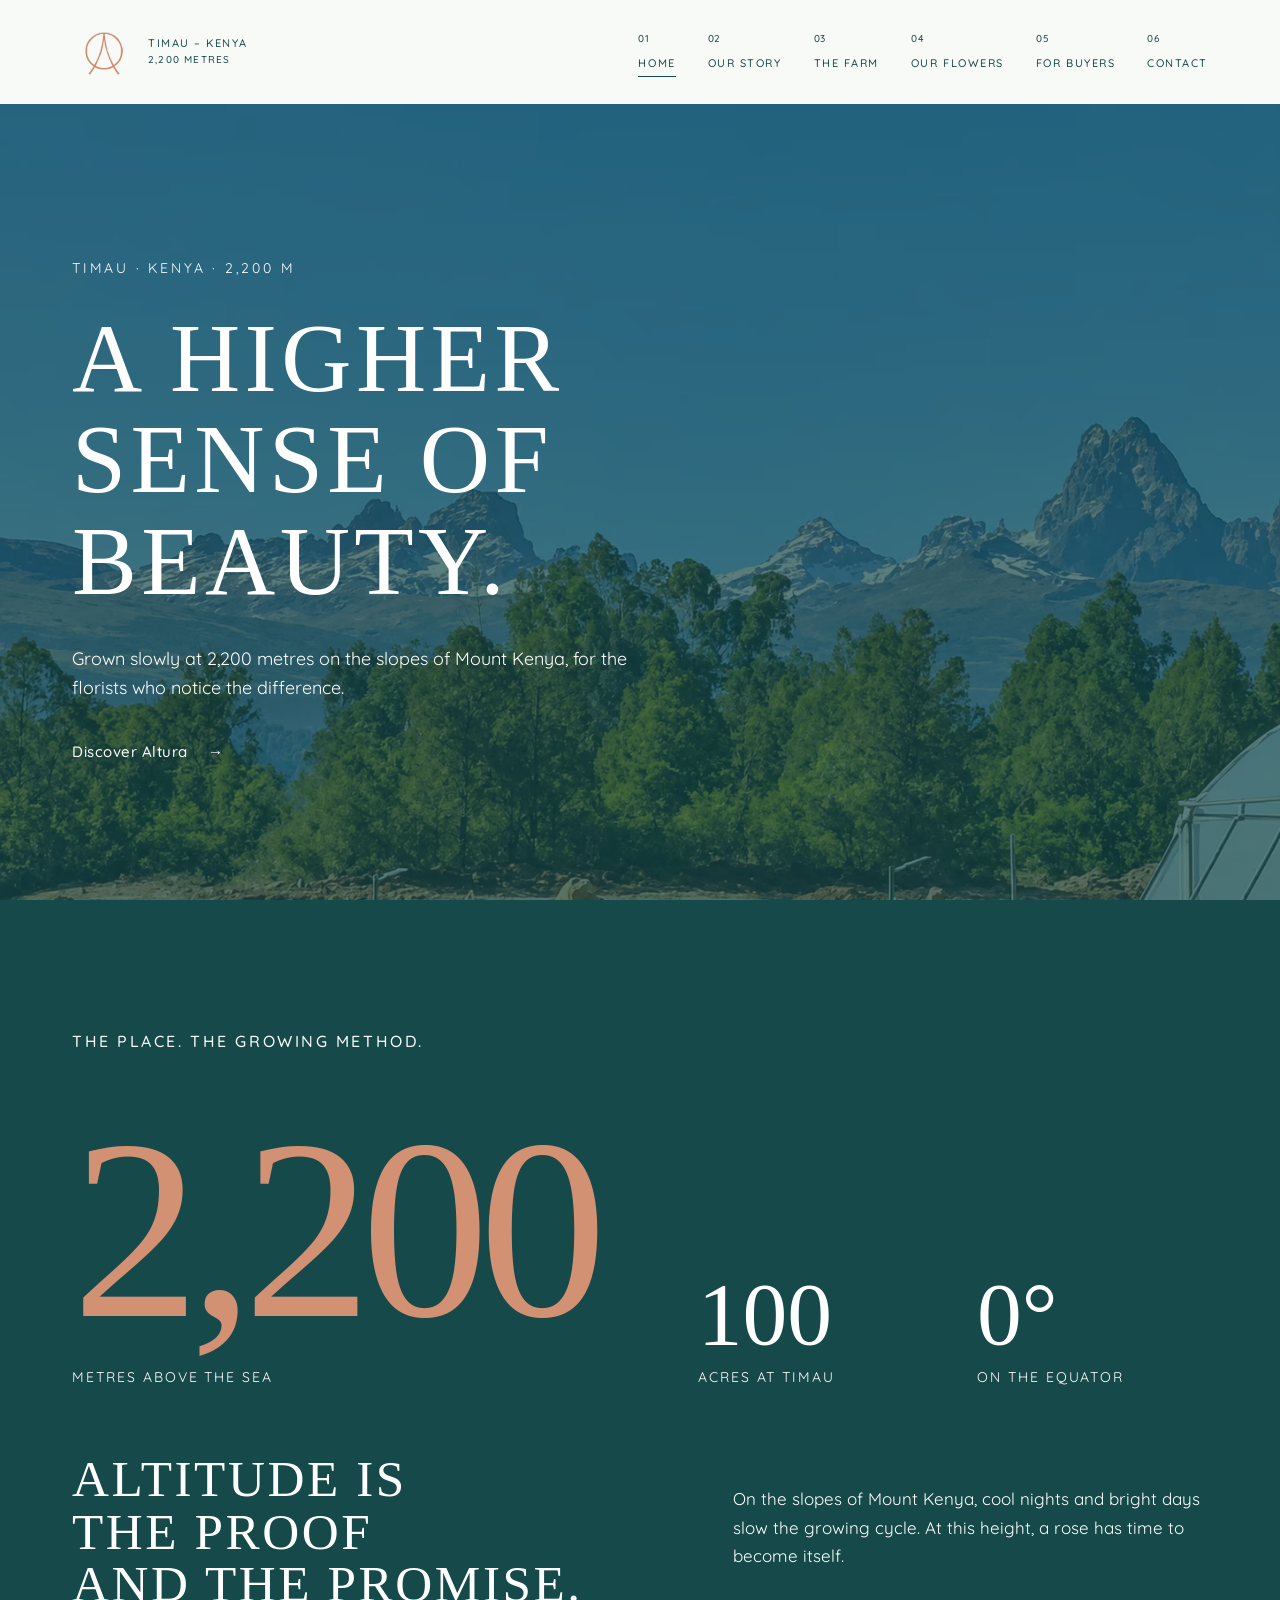
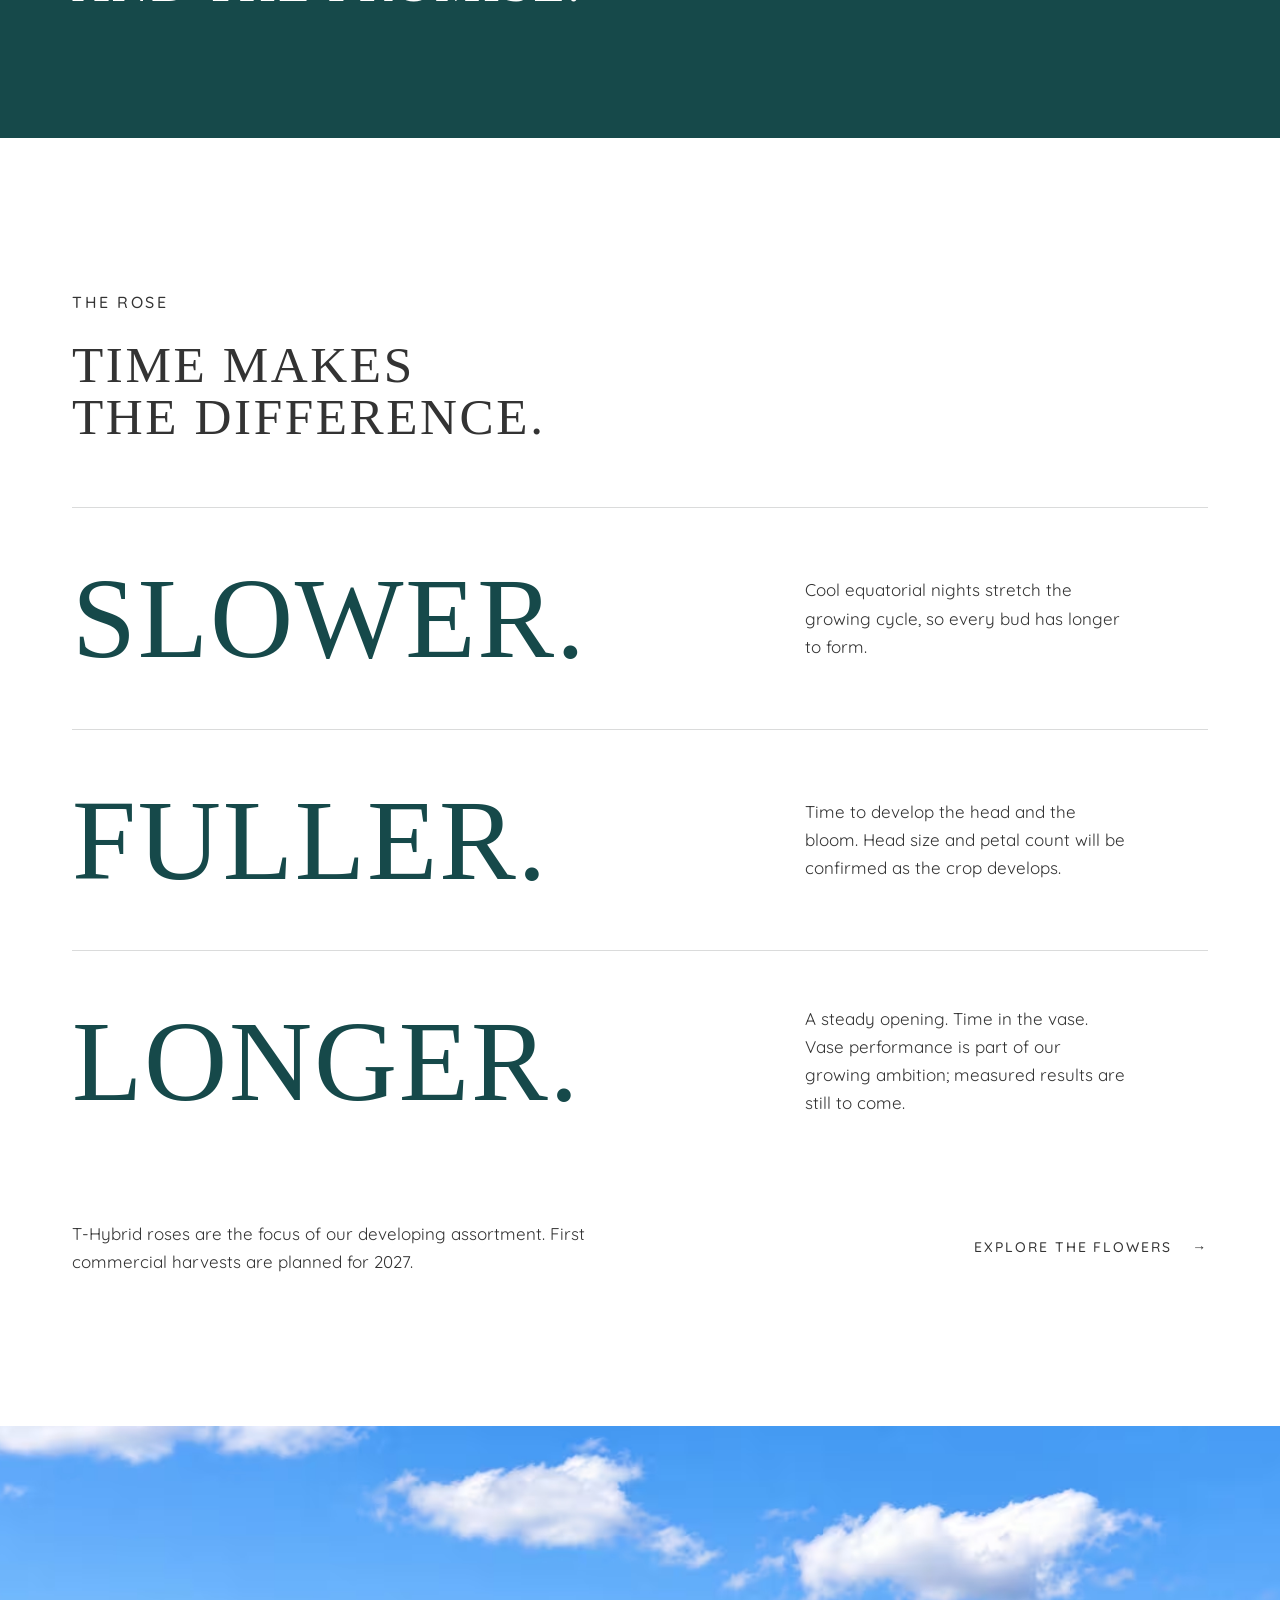
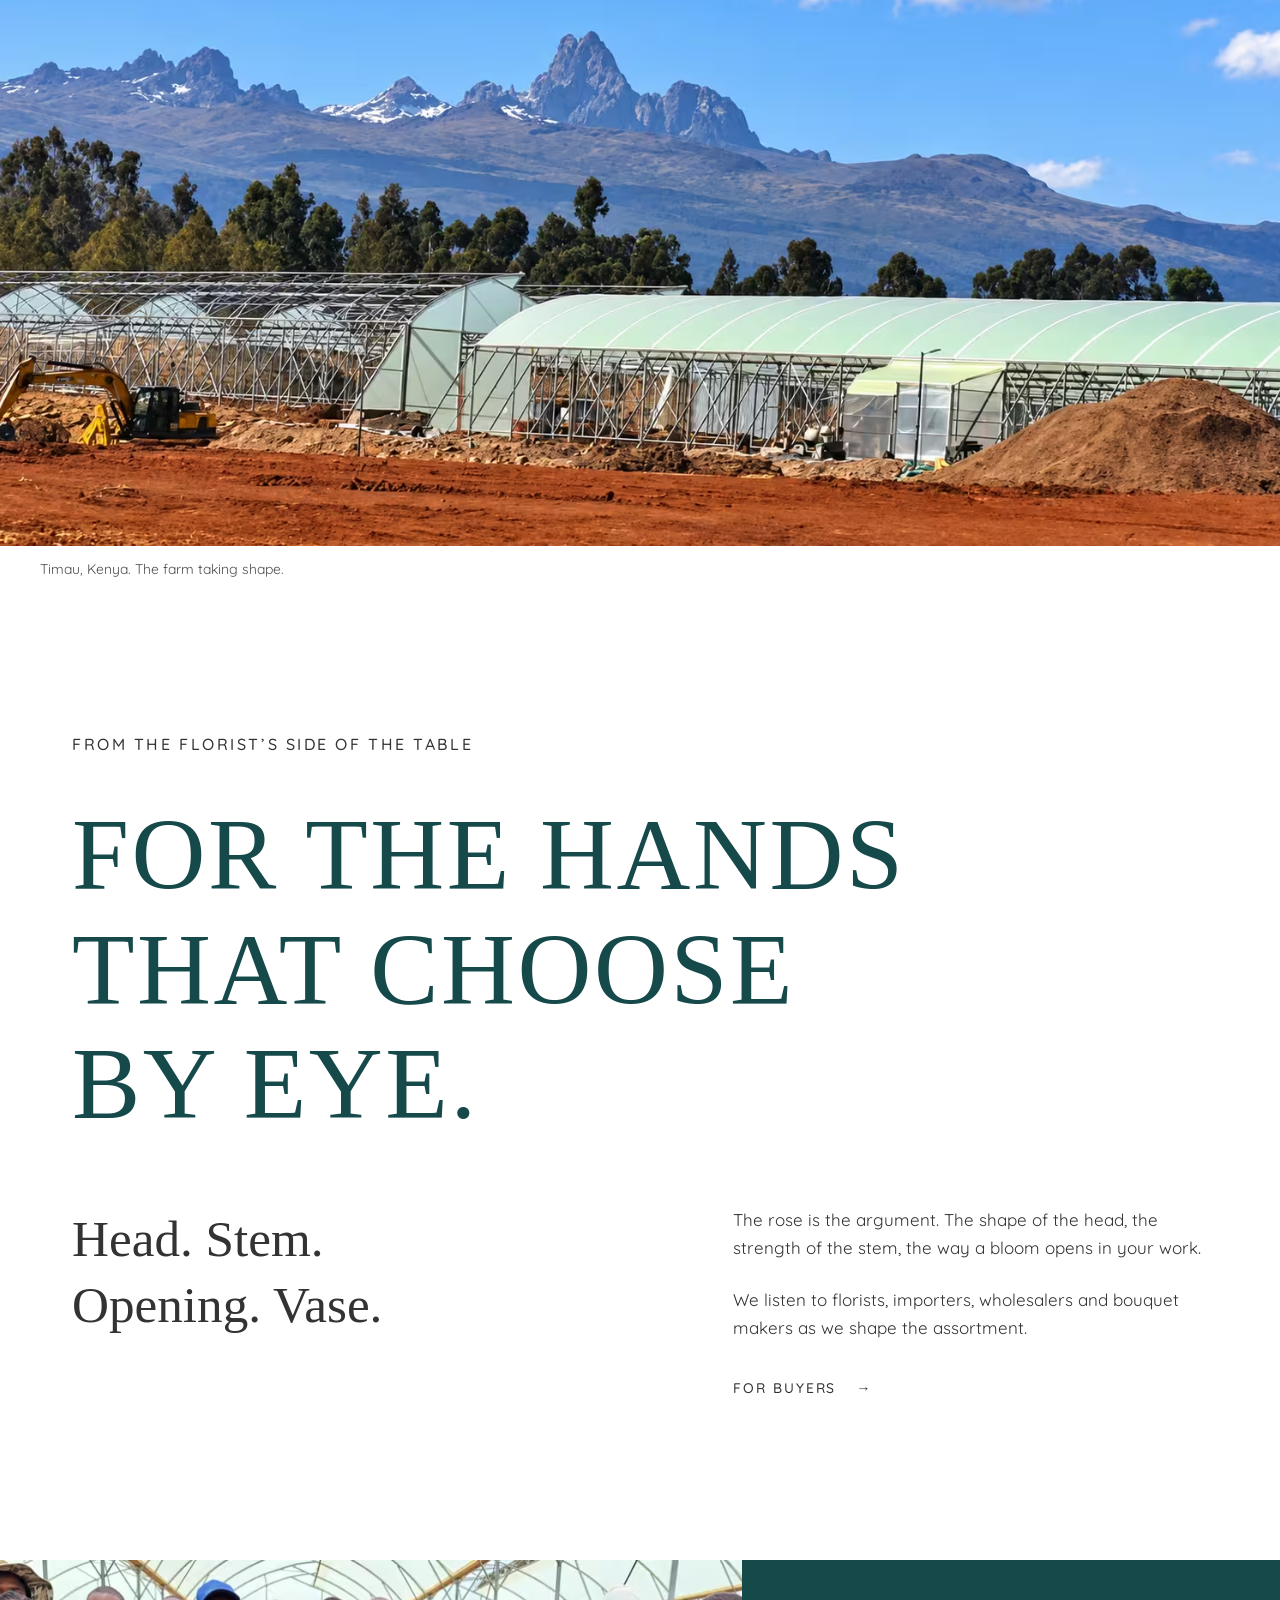
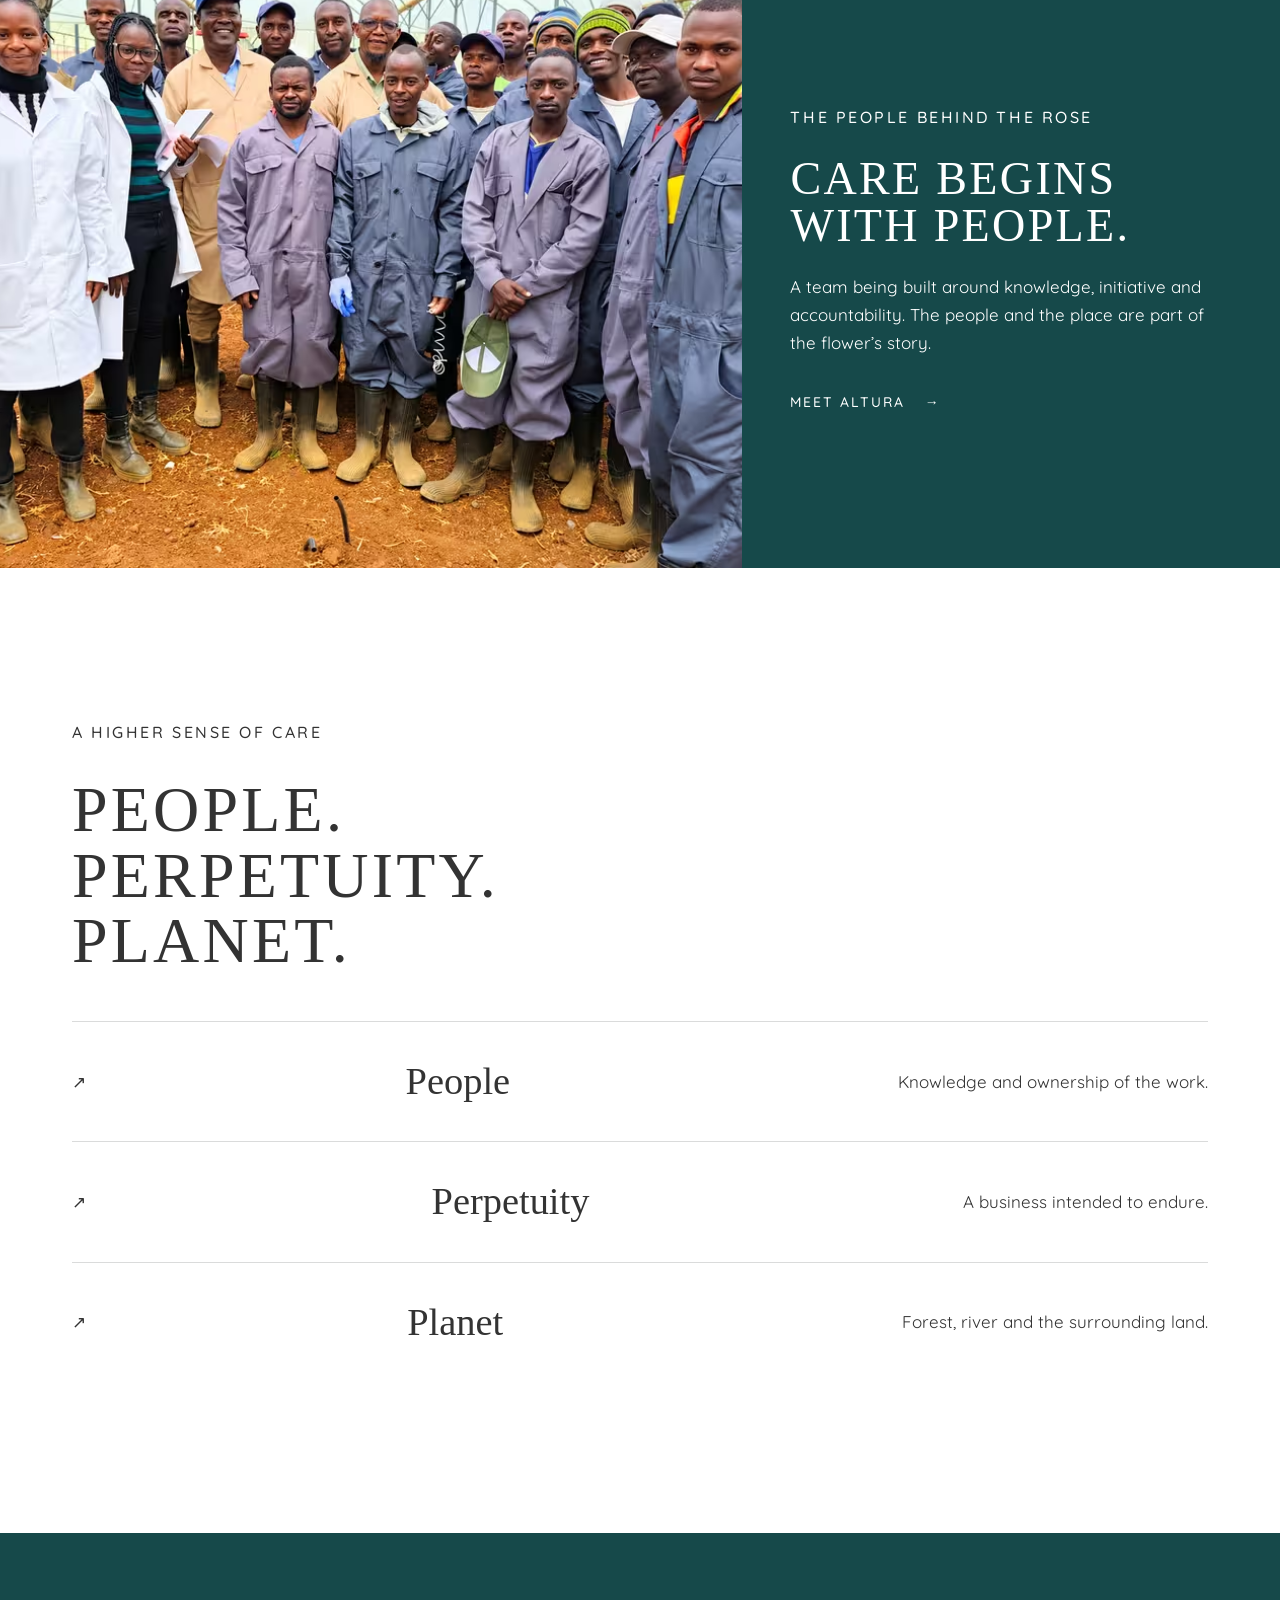
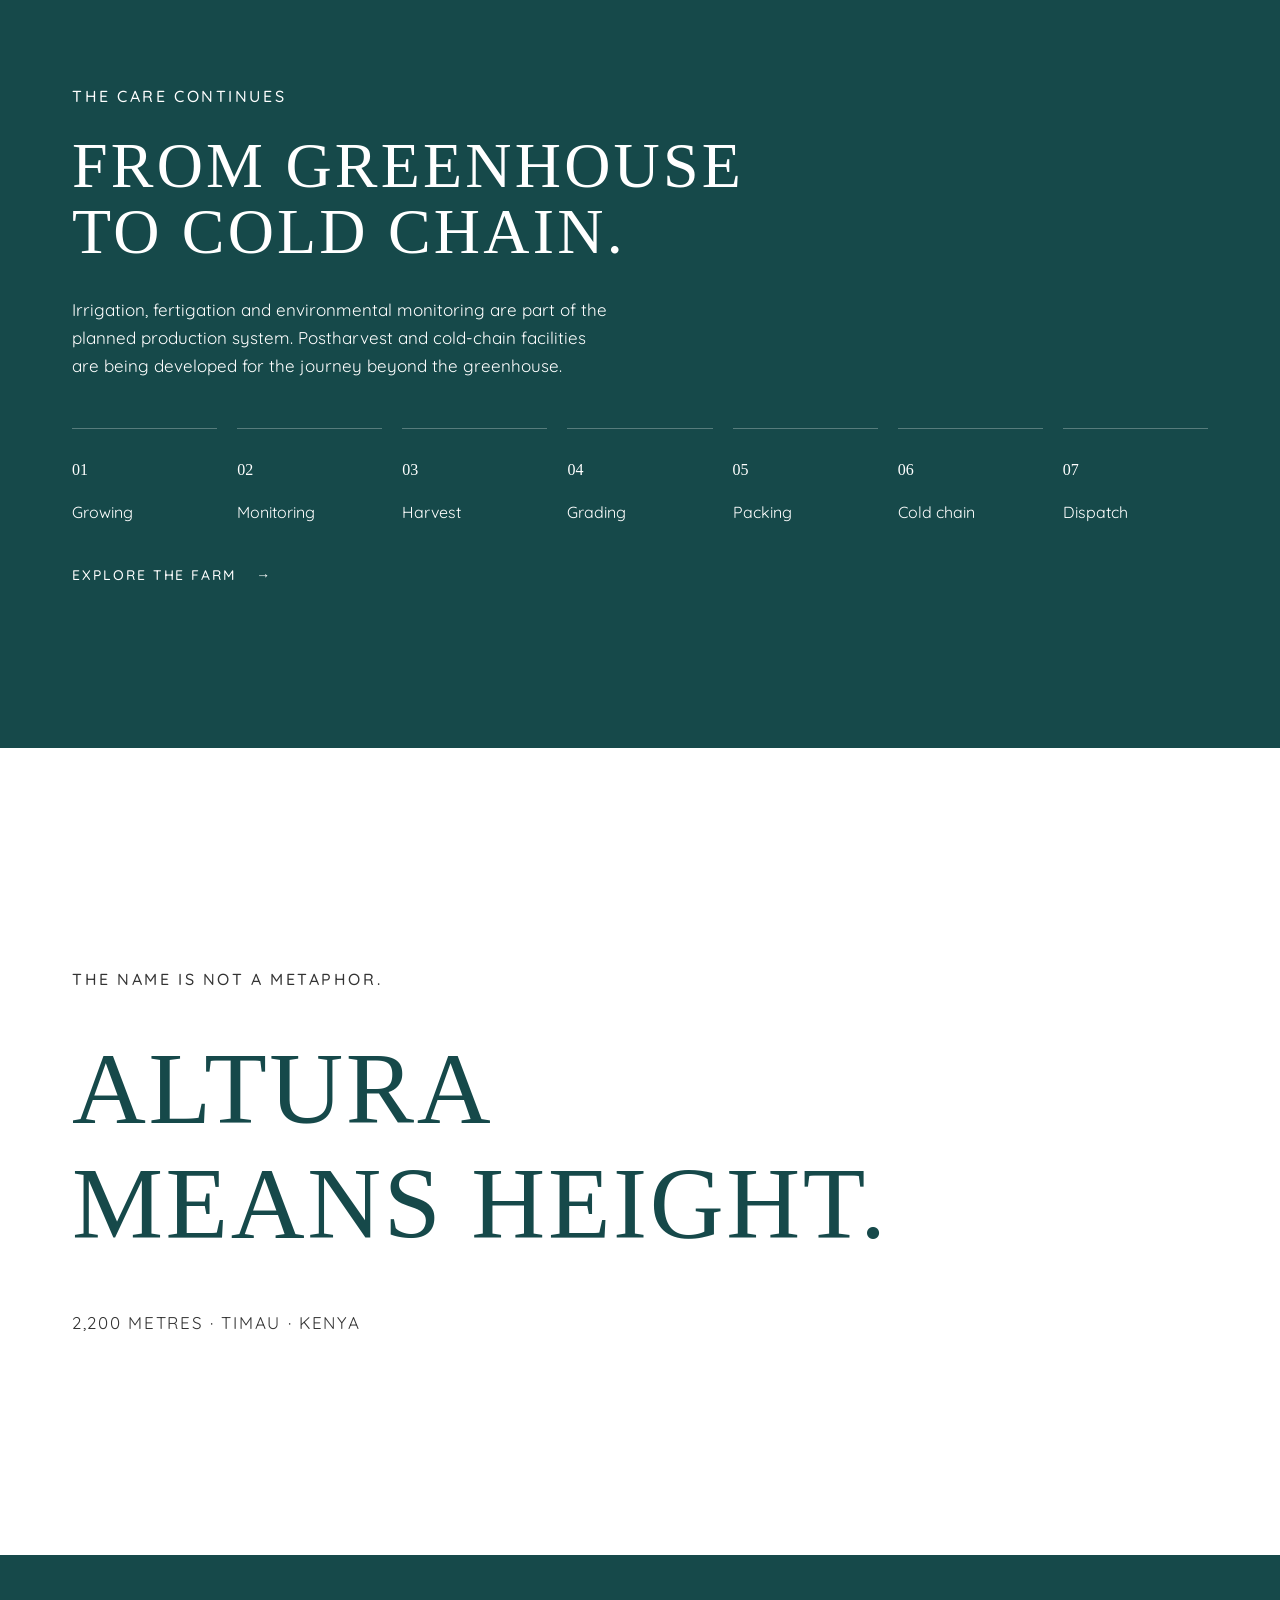
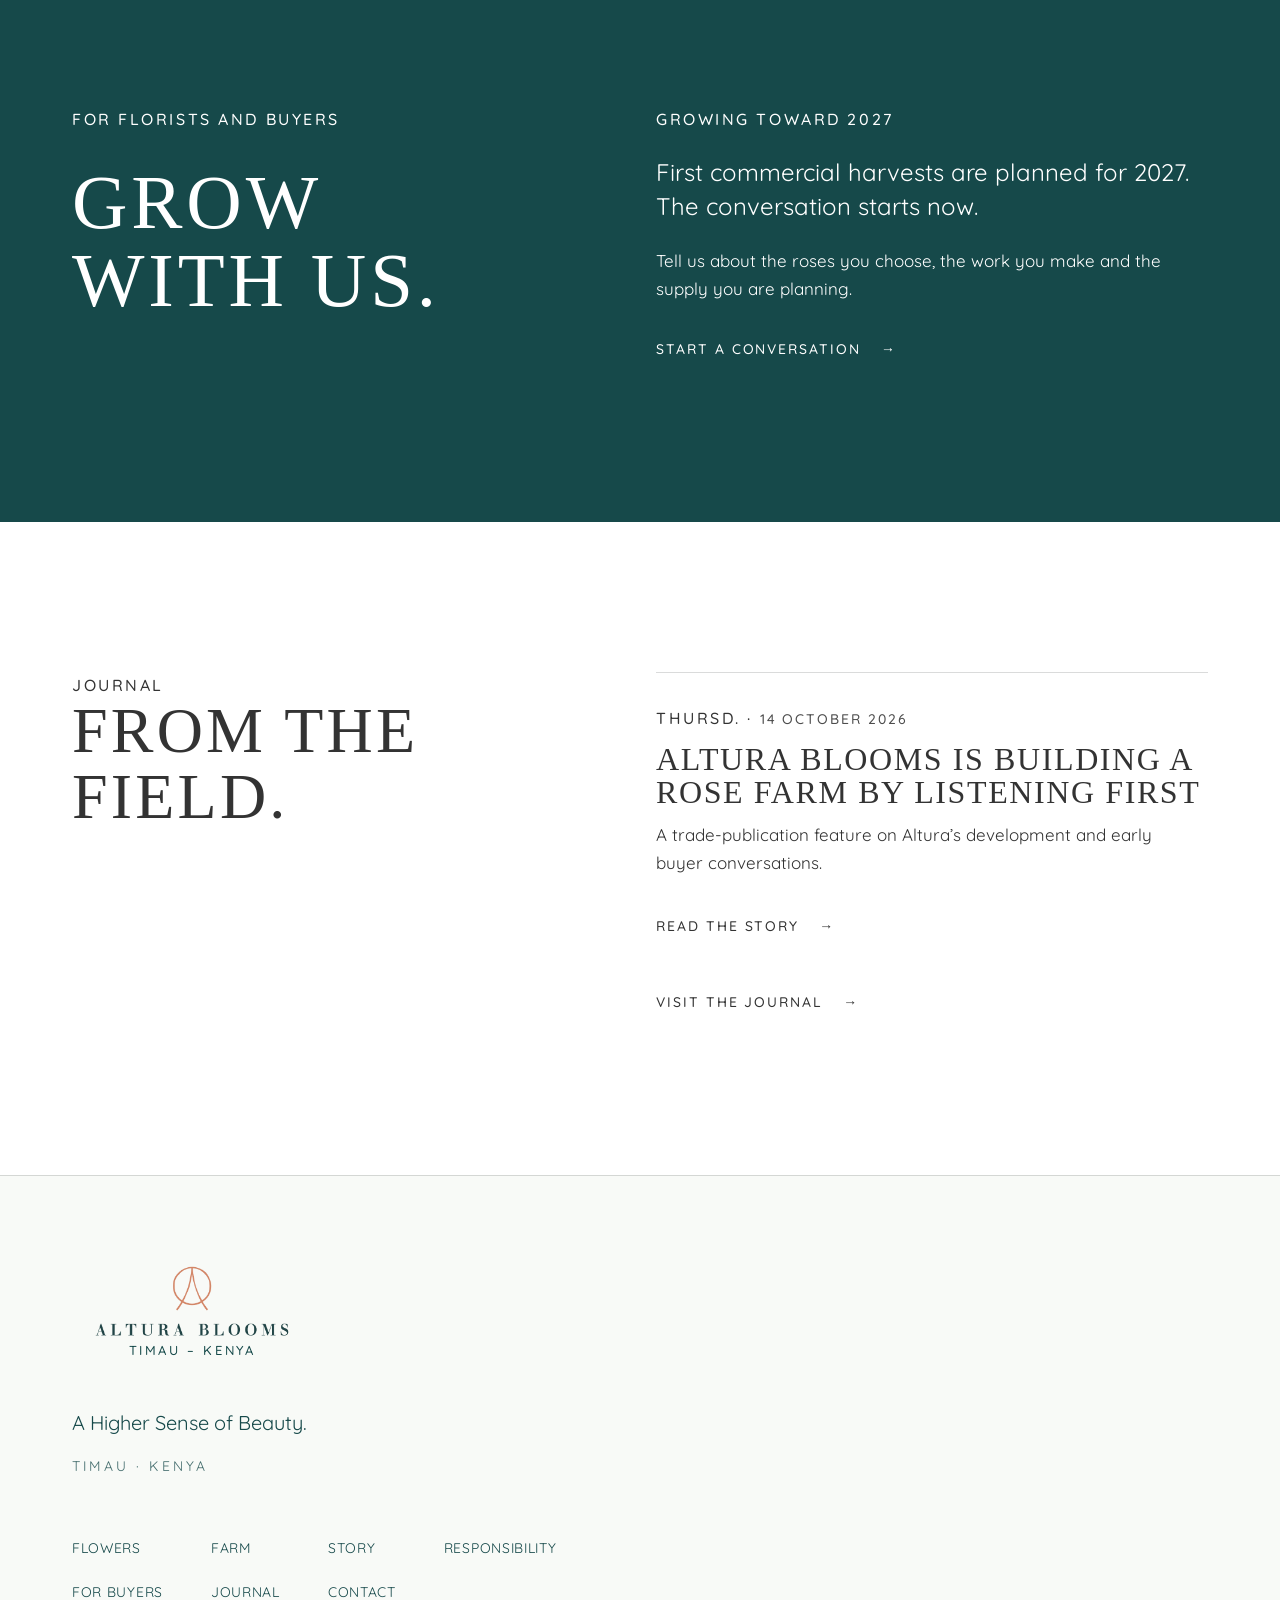
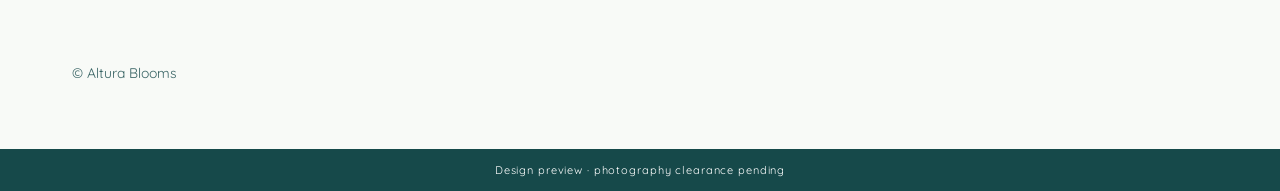
==== commit ec7bb647: "Add files via upload" ====
--- a/index.html
+++ b/index.html
@@ -25,11 +25,15 @@
 <a class="skip-link" href="#main">Skip to content</a>
 <header class="site-header" data-over-hero>
   <div class="site-header__bar">
-    <a class="wordmark" href="index.html" aria-label="Altura Blooms, home"><picture><source media="(max-width: 767px)" srcset="assets/logos/web/official-mark.png"><img class="wordmark__official" src="assets/logos/web/official-primary.png" width="225" height="118" alt="Altura Blooms — Timau, Kenya"></picture><span class="wordmark__location" aria-hidden="true">Timau – Kenya</span></a>
-    <nav class="nav-desktop" aria-label="Primary"><ul><li><a href="pages/flowers/index.html">Flowers</a></li><li><a href="pages/farm/index.html">Farm</a></li><li><a href="pages/story/index.html">Story</a></li><li><a href="pages/responsibility/index.html">Responsibility</a></li><li><a href="pages/buyers/index.html">For Buyers</a></li><li><a href="pages/journal/index.html">Journal</a></li></ul></nav>
+    <a class="wordmark" href="index.html" aria-label="Altura Blooms, home — Timau – Kenya, 2,200 metres"><img class="wordmark__symbol" src="assets/logos/web/official-mark.png" width="64" height="64" alt=""><span class="wordmark__origin">Timau – Kenya<span>2,200 metres</span></span></a>
+    <nav class="nav-desktop" aria-label="Primary"><ul><li style="--nav-order:0"><a href="index.html" aria-current="page"><span class="nav-item__number" aria-hidden="true">01</span><span class="nav-item__label">Home</span></a></li><li style="--nav-order:1"><a href="pages/story/index.html"><span class="nav-item__number" aria-hidden="true">02</span><span class="nav-item__label">Our Story</span></a></li><li style="--nav-order:2"><a href="pages/farm/index.html"><span class="nav-item__number" aria-hidden="true">03</span><span class="nav-item__label">The Farm</span></a></li><li style="--nav-order:3"><a href="pages/flowers/index.html"><span class="nav-item__number" aria-hidden="true">04</span><span class="nav-item__label">Our Flowers</span></a></li><li style="--nav-order:4"><a href="pages/buyers/index.html"><span class="nav-item__number" aria-hidden="true">05</span><span class="nav-item__label">For Buyers</span></a></li><li style="--nav-order:5"><a href="pages/contact/index.html"><span class="nav-item__number" aria-hidden="true">06</span><span class="nav-item__label">Contact</span></a></li></ul></nav>
     <button class="menu-toggle" type="button" aria-expanded="false" aria-controls="menu-panel"><span class="menu-toggle__label">Menu</span><span class="menu-toggle__bars" aria-hidden="true"></span></button>
   </div>
-  <nav class="menu-panel" id="menu-panel" aria-label="Menu"><ul><li><a href="pages/flowers/index.html">Flowers</a></li><li><a href="pages/farm/index.html">Our Farm</a></li><li><a href="pages/story/index.html">Our Story</a></li><li><a href="pages/responsibility/index.html">People · Perpetuity · Planet</a></li><li><a href="pages/buyers/index.html">For Buyers</a></li><li><a href="pages/journal/index.html">Journal</a></li><li><a href="pages/contact/index.html">Contact</a></li></ul><p class="menu-panel__foot">Timau · Kenya</p></nav>
+  <nav class="menu-panel" id="menu-panel" aria-label="Main menu" aria-hidden="true" inert>
+    <div class="menu-panel__identity"><p class="menu-panel__brand">Altura Blooms</p><p class="menu-panel__origin">Timau · Kenya · 2,200 m</p></div>
+    <div class="menu-panel__body"><ul><li style="--nav-order:0"><a href="index.html" aria-current="page"><span class="nav-item__number" aria-hidden="true">01</span><span class="nav-item__label">Home</span></a></li><li style="--nav-order:1"><a href="pages/story/index.html"><span class="nav-item__number" aria-hidden="true">02</span><span class="nav-item__label">Our Story</span></a></li><li style="--nav-order:2"><a href="pages/farm/index.html"><span class="nav-item__number" aria-hidden="true">03</span><span class="nav-item__label">The Farm</span></a></li><li style="--nav-order:3"><a href="pages/flowers/index.html"><span class="nav-item__number" aria-hidden="true">04</span><span class="nav-item__label">Our Flowers</span></a></li><li style="--nav-order:4"><a href="pages/buyers/index.html"><span class="nav-item__number" aria-hidden="true">05</span><span class="nav-item__label">For Buyers</span></a></li><li style="--nav-order:5"><a href="pages/contact/index.html"><span class="nav-item__number" aria-hidden="true">06</span><span class="nav-item__label">Contact</span></a></li></ul><div class="menu-panel__altitude" aria-hidden="true"><span>2,200</span><p>Metres above the sea.<br>A different perspective.</p></div></div>
+    <p class="menu-panel__foot">A Higher Sense of Beauty.</p>
+  </nav>
 </header>
 <main id="main">
 
--- a/css/altura.css
+++ b/css/altura.css
@@ -187,34 +187,10 @@
 .site-footer__place { font-size: var(--step--1); letter-spacing: var(--tracking-wide); text-transform: uppercase; margin-top: var(--space-4); opacity: 0.8; }
 .site-footer nav ul { list-style: none; padding: 0; margin: var(--space-7) 0; display: grid; grid-template-columns: 1fr 1fr; gap: 0 var(--space-5); }
 .site-footer nav a { display: flex; align-items: center; min-height: var(--touch); text-decoration: none; border-bottom: 1px solid var(--altura-rule-light); font-size: var(--step--1); letter-spacing: var(--tracking-caps); text-transform: uppercase; }
-.site-footer small { display: block; font-size: var(--step--1); opacity: 0.7; }
+.site-footer small { display: block; font-size: var(--step--1); opacity: 0.85; }
 
 /* development-stage marker; removed by build when stage != development */
 .dev-flag { position: fixed; right: var(--space-2); bottom: var(--space-2); z-index: var(--z-skip); background: var(--altura-charcoal); color: var(--altura-white); font-size: 0.6875rem; letter-spacing: 0.08em; padding: 0.35rem 0.6rem; opacity: 0.85; pointer-events: none; }
-.site-header { position: fixed; inset: 0 0 auto 0; z-index: var(--z-header); height: var(--header-height); background: var(--altura-ivory); color: var(--altura-charcoal); border-bottom: var(--rule); transition: background var(--duration-2) var(--ease), color var(--duration-2) var(--ease), border-color var(--duration-2); }
-.js .site-header[data-over-hero]:not(.is-scrolled):not(.is-menu-open) { background: transparent; color: var(--altura-white); border-color: transparent; }
-.site-header__bar { position: relative; z-index: calc(var(--z-menu) + 1); height: 100%; display: flex; align-items: center; justify-content: space-between; max-width: var(--container); margin-inline: auto; padding-inline: var(--gutter); }
-.wordmark { font-family: var(--font-display); font-size: 1.125rem; letter-spacing: 0.32em; text-transform: uppercase; text-decoration: none; display: inline-flex; align-items: center; min-height: var(--touch); }
-.wordmark { gap: var(--space-3); }
-.wordmark__mark { width: 2.5rem; height: 2.5rem; border-radius: 50%; }
-.menu-toggle { display: inline-flex; align-items: center; gap: var(--space-3); min-height: var(--touch); min-width: var(--touch); padding: 0; border: 0; background: none; font-size: var(--step--1); letter-spacing: var(--tracking-caps); text-transform: uppercase; }
-.menu-toggle__bars { width: 1.5rem; height: 0.75rem; position: relative; }
-.menu-toggle__bars::before, .menu-toggle__bars::after { content: ""; position: absolute; left: 0; right: 0; height: 1px; background: currentColor; transition: transform var(--duration-1) var(--ease), top var(--duration-1) var(--ease); }
-.menu-toggle__bars::before { top: 0; }
-.menu-toggle__bars::after { top: 100%; }
-.menu-toggle[aria-expanded="true"] .menu-toggle__bars::before { top: 50%; transform: rotate(45deg); }
-.menu-toggle[aria-expanded="true"] .menu-toggle__bars::after { top: 50%; transform: rotate(-45deg); }
-.nav-desktop, .header-enquire { display: none; }
-
-/* full-viewport mobile menu */
-.menu-panel { position: fixed; inset: 0; z-index: var(--z-menu); background: var(--altura-deep-green); color: var(--altura-ivory); display: flex; flex-direction: column; padding: calc(var(--header-height) + var(--space-5)) var(--gutter) calc(var(--space-6) + env(safe-area-inset-bottom)); overflow-y: auto; opacity: 0; visibility: hidden; transition: opacity var(--duration-2) var(--ease), visibility 0s linear var(--duration-2); }
-.menu-panel.is-open { opacity: 1; visibility: visible; transition-delay: 0s; }
-.menu-panel ul { list-style: none; padding: 0; margin: 0; }
-.menu-panel a { display: block; padding-block: var(--space-3); font-family: var(--font-display); font-size: clamp(1.75rem, 7.5vw, 2.5rem); line-height: 1.1; text-decoration: none; }
-.menu-panel a[aria-current="page"] { color: var(--altura-peach); }
-.menu-panel__foot { margin-top: auto; padding-top: var(--space-7); font-size: var(--step--1); letter-spacing: var(--tracking-wide); text-transform: uppercase; opacity: 0.75; }
-.site-header.is-menu-open { background: var(--altura-deep-green); color: var(--altura-ivory); border-color: transparent; z-index: calc(var(--z-menu) + 1); }
-body.menu-locked { overflow: hidden; }
 /* Catalogue architecture — rendered only when data/varieties.json holds approved records. */
 .catalogue[hidden] { display: none !important; }
 .catalogue__filters { display: flex; flex-wrap: wrap; gap: var(--space-3); margin-bottom: var(--space-6); }
@@ -273,13 +249,6 @@
   .site-footer nav ul { grid-template-columns: repeat(4, auto); justify-content: start; gap: 0 var(--space-7); }
 }
 @media (min-width: 1024px) {
-  .menu-toggle { display: none; }
-  .nav-desktop { display: block; }
-  .nav-desktop ul { display: flex; gap: var(--space-6); list-style: none; padding: 0; margin: 0; }
-  .nav-desktop a { display: inline-flex; align-items: center; min-height: var(--touch); font-size: var(--step--1); letter-spacing: var(--tracking-caps); text-transform: uppercase; text-decoration: none; border-bottom: 1px solid transparent; }
-  .nav-desktop a:hover, .nav-desktop a[aria-current="page"] { border-bottom-color: currentColor; }
-  .header-enquire { display: inline-flex; min-height: 2.5rem; padding-inline: var(--space-5); }
-  .site-header__bar { gap: var(--space-6); }
   .flower-card { flex-basis: 30%; }
   .hero__inner { padding-bottom: var(--space-9); }
   .hero--page { min-height: 80svh; }
@@ -307,11 +276,6 @@
 .hero--home .hero__place { margin-top: 1.75rem; font-size: .8125rem; letter-spacing: .2em; }
 .hero--home .link-arrow { margin-top: 1.5rem; text-transform: none; letter-spacing: .035em; font-size: .9375rem; }
 .hero--home .media img { object-position: 94% 50% !important; }
-.wordmark { font-size: 1.25rem; letter-spacing: .28em; }
-.wordmark__mark { display: block; flex: none; }
-.menu-toggle { justify-content: flex-end; }
-.menu-toggle__label { position: absolute; width: 1px; height: 1px; overflow: hidden; clip-path: inset(50%); white-space: nowrap; }
-.menu-panel a { padding-block: 1rem; }
 
 /* Give the buyer-listening idea the first sustained editorial pause. */
 .flowers-intro { padding-block: clamp(6rem, 20vw, 11rem); }
@@ -373,8 +337,6 @@
   .home .journey li::before { display: block; margin-bottom: 1.5rem; }
 }
 @media (min-width: 1024px) and (max-width: 1279px) {
-  .nav-desktop ul { gap: 1.25rem; }
-  .nav-desktop a { letter-spacing: .08em; }
 }
 @media (min-width: 1280px) {
   .home .journey { grid-template-columns: repeat(6, 1fr); gap: 1.5rem; }
@@ -436,13 +398,8 @@
 .hero::after, .hero--home::after, .finale::after, .home .principle::after { background: rgb(22 73 74 / .7); }
 .link-arrow::after { transition: none; }
 .link-arrow:hover::after { transform: none; }
-.site-header { --header-height: 7rem; height: var(--header-height); background: #fff; }
 :root { --header-height: 7rem; }
-.js .site-header[data-over-hero]:not(.is-scrolled):not(.is-menu-open) { background: #fff; color: var(--altura-deep-green); }
-.wordmark { display: block; width: 180px; min-width: 180px; }
-.wordmark__official { width: 180px; height: 95px; object-fit: contain; }
 .site-footer__official { width: 240px; height: 126px; object-fit: contain; }
-.site-header__bar { gap: 1rem; }
 .site-footer { background: #fff; color: var(--altura-deep-green); border-top: 1px solid var(--altura-rule); }
 .site-footer__line { font-family: var(--font-body); font-size: 1.25rem; margin-top: 2rem; }
 .site-footer nav a { letter-spacing: .05em; }
@@ -510,39 +467,99 @@
  .home .journey { grid-template-columns: repeat(7,minmax(0,1fr)); }
 }
 @media (min-width: 900px) { .human-chapter { grid-template-columns: 58% 42%; } .human-chapter > .media { aspect-ratio: auto; min-height: 38rem; } .human-chapter__copy { align-self: center; padding-inline: 3rem; } }
-@media (min-width: 1024px) and (max-width: 1199px) { .nav-desktop ul { gap: .9rem; } .nav-desktop a { letter-spacing: .025em; font-size: .75rem; } }
 @media (prefers-reduced-motion: reduce) { .reveal-ready [data-reveal] { opacity: 1; } }
-/* Navigation and content remain usable when scripts are disabled. */
+.hero--home { min-height: 100svh; align-items: center; }
+.hero--home .hero__inner { padding-block: calc(var(--header-height) + 2.5rem) 2.5rem; }
+@media (max-width: 767px) { .hero--home .hero__title { font-size: clamp(2.5rem, 9.5vw, 4.5rem); } }
+/* Preserve the established page offset; navigation contracts independently. */
+:root { --header-height: 8.25rem; }
+@media (min-width: 768px) { .hero--home .hero__title { font-size: clamp(4rem, 7.6vw, 8.6rem); } }
+
+
+/* Footer uses the same continuous artwork canvas and readable origin line. */
+.site-footer { background: #f8faf7; }
+.site-footer__logo { position: relative; width: 240px; }
+.site-footer__location { position: absolute; inset-inline: 0; bottom: 13px; background: #f8faf7; color: var(--altura-deep-green); font: 500 13px/21px var(--font-body); letter-spacing: .2em; text-align: center; text-transform: uppercase; }
+/* Altura editorial navigation. Owns header and menu styles across all breakpoints. */
+.site-header { --nav-height: 88px; position: fixed; inset: 0 0 auto; height: calc(var(--nav-height) + env(safe-area-inset-top)); padding-top: env(safe-area-inset-top); z-index: var(--z-header); background: #f8faf7; color: var(--altura-deep-green); border-bottom: 1px solid transparent; transition: height 280ms ease, background 280ms ease, border-color 280ms ease; }
+.site-header.is-scrolled { --nav-height: 72px; border-bottom-color: rgb(22 73 74 / .16); }
+.site-header__bar { position: relative; z-index: 2; display: flex; align-items: center; justify-content: space-between; gap: 2rem; height: 100%; max-width: var(--container); padding-inline: var(--gutter); margin-inline: auto; }
+.wordmark { display: inline-flex; align-items: center; gap: .75rem; flex-shrink: 0; text-decoration: none; min-height: 44px; }
+.wordmark__symbol { width: 64px; height: 64px; object-fit: contain; transition: transform 280ms ease; }
+.is-scrolled .wordmark__symbol { transform: scale(.85); }
+.wordmark__origin { font: 500 .6875rem/1.6 var(--font-body); letter-spacing: .14em; text-transform: uppercase; }
+.wordmark__origin > span { display: block; font-size: .625rem; letter-spacing: .12em; }
+.nav-desktop { display: none; }
+.nav-desktop ul, .menu-panel ul { list-style: none; padding: 0; margin: 0; }
+.nav-item__number { font-family: var(--font-body); font-weight: 500; font-variant-numeric: tabular-nums; }
+.nav-item__label { position: relative; }
+.nav-item__label::after { content: ''; position: absolute; bottom: -.35rem; left: 0; width: 100%; height: 1px; background: currentColor; transform: scaleX(0); transform-origin: left; transition: transform 220ms ease; }
+.site-header a:hover .nav-item__label::after, .site-header a[aria-current] .nav-item__label::after, .site-header a:focus-visible .nav-item__label::after { transform: scaleX(1); }
+.site-header :focus-visible { outline: 2px solid currentColor; outline-offset: 5px; }
+.menu-toggle { display: inline-flex; flex-shrink: 0; align-items: center; justify-content: center; gap: 1rem; min-width: 88px; min-height: 44px; padding: .5rem 0 .5rem .5rem; border: 0; background: none; color: inherit; cursor: pointer; }
+.menu-toggle__label { position: static; width: auto; height: auto; clip-path: none; overflow: visible; font: 500 .6875rem/1 var(--font-body); letter-spacing: .18em; text-transform: uppercase; }
+.menu-toggle__bars { position: relative; display: block; width: 24px; height: 14px; }
+.menu-toggle__bars::before, .menu-toggle__bars::after { content: ''; position: absolute; left: 0; top: 3px; width: 24px; height: 1px; background: currentColor; transition: transform 240ms ease; }
+.menu-toggle__bars::after { top: 11px; width: 18px; left: 6px; }
+.menu-toggle[aria-expanded="true"] .menu-toggle__bars::before { transform: translateY(4px) rotate(45deg); }
+.menu-toggle[aria-expanded="true"] .menu-toggle__bars::after { width: 24px; left: 0; transform: translateY(-4px) rotate(-45deg); }
+/* The canvas scrolls independently on short landscape screens. Close stays fixed. */
+.menu-panel { position: fixed; inset: 0; z-index: 1; height: 100vh; height: 100dvh; display: flex; flex-direction: column; padding: calc(2rem + env(safe-area-inset-top)) var(--gutter) calc(1.5rem + env(safe-area-inset-bottom)); overflow-y: auto; overscroll-behavior: contain; -webkit-overflow-scrolling: touch; background: var(--altura-deep-green); color: white; opacity: 0; visibility: hidden; transition: opacity 280ms ease, visibility 0s linear 280ms; }
+.menu-panel.is-open { opacity: 1; visibility: visible; transition-delay: 0s; }
+.menu-panel__identity { padding-right: 95px; }
+.menu-panel__brand { font: 400 clamp(1rem, 3.7vw, 1.5rem)/1.25 var(--font-display); text-transform: uppercase; letter-spacing: .11em; }
+.menu-panel__origin { font-size: .625rem; line-height: 1.6; text-transform: uppercase; letter-spacing: .14em; margin-top: .75rem; }
+.menu-panel__body { margin-block: clamp(2rem, 6vh, 4rem) 2rem; }
+.menu-panel li { border-top: 1px solid rgb(255 255 255 / .17); }
+.menu-panel li:last-child { border-bottom: 1px solid rgb(255 255 255 / .17); }
+.menu-panel li a { display: flex; align-items: baseline; gap: 1.25rem; min-height: 54px; padding-block: .75rem; text-decoration: none; color: white; }
+.menu-panel .nav-item__number { font-size: .6875rem; letter-spacing: .08em; width: 1.5rem; flex-shrink: 0; }
+.menu-panel .nav-item__label { font: 400 clamp(1.5rem, 6.7vw, 3.2rem)/1.2 var(--font-display); letter-spacing: .035em; text-transform: uppercase; }
+.menu-panel a[aria-current] .nav-item__label::after { background: var(--altura-gold); }
+.menu-panel__altitude { display: none; }
+.menu-panel__foot { margin-top: auto; font-size: .875rem; letter-spacing: .02em; padding-top: .5rem; }
+.site-header.is-menu-open { --nav-height: 88px; background: transparent; color: white; border-color: transparent; }
+.is-menu-open .wordmark { visibility: hidden; }
+.is-menu-open .site-header__bar { pointer-events: none; }
+.is-menu-open .menu-toggle { pointer-events: auto; background: var(--altura-deep-green); }
+body.menu-locked { position: fixed; inset-inline: 0; width: 100%; overflow: hidden; }
+@media (min-width: 600px) {
+ .menu-panel { padding-inline: max(var(--gutter), 6vw); }
+ .menu-panel__body { margin-top: 4rem; }
+ .menu-panel li a { min-height: 70px; padding-block: 1rem; }
+}
+@media (min-width: 768px) {
+ .menu-panel__body { display: grid; grid-template-columns: 1.4fr 1fr; align-items: center; gap: 3rem; }
+ .menu-panel__altitude { display: block; border-left: 1px solid rgb(255 255 255 / .2); padding-left: 2rem; }
+ .menu-panel__altitude > span { font: 400 clamp(3rem, 8vw, 6rem)/1 var(--font-display); color: var(--altura-gold); }
+ .menu-panel__altitude > p { margin-top: 1.5rem; font-size: .875rem; line-height: 1.8; }
+}
+@media (min-width: 1024px) {
+ .site-header { --nav-height: 104px; }
+ .site-header.is-scrolled { --nav-height: 76px; }
+ .nav-desktop { display: block; }
+ .nav-desktop ul { display: flex; gap: clamp(1.25rem, 2.5vw, 2.75rem); }
+ .nav-desktop a { display: flex; flex-direction: column; align-items: flex-start; justify-content: center; gap: .375rem; min-height: 56px; text-decoration: none; text-transform: uppercase; white-space: nowrap; }
+ .nav-desktop .nav-item__number { font-size: .625rem; letter-spacing: .08em; }
+ .nav-desktop .nav-item__label { font-size: .6875rem; letter-spacing: .14em; font-weight: 500; }
+ .menu-toggle { display: none; }
+}
+@media (min-width: 1024px) and (max-width: 1199px) { .wordmark__origin { display: none; } }
+@media (max-height: 560px) and (max-width: 1023px) {
+ .menu-panel__body { margin-block: 1.5rem; }
+ .menu-panel li a { min-height: 48px; padding-block: .5rem; }
+ .menu-panel .nav-item__label { font-size: 1.5rem; }
+ .menu-panel__foot { padding-bottom: .5rem; }
+}
+/* No-script navigation is immediate, in flow, and wraps instead of opening a dead menu. */
 html:not(.js) .site-header { position: relative; height: auto; }
 html:not(.js) .site-header__bar { flex-wrap: wrap; padding-block: 1rem; }
 html:not(.js) .nav-desktop { display: block; }
-html:not(.js) .nav-desktop ul { display: flex; flex-wrap: wrap; gap: .75rem; list-style: none; padding: 0; }
-html:not(.js) .nav-desktop a { display: inline-flex; min-height: 44px; align-items: center; }
+html:not(.js) .nav-desktop ul { display: flex; flex-wrap: wrap; gap: 1rem; }
+html:not(.js) .nav-desktop a { display: inline-flex; gap: .5rem; min-height: 44px; align-items: center; text-decoration: none; }
 html:not(.js) .menu-toggle { display: none; }
-.hero--home { min-height: 100svh; align-items: center; }
-.hero--home .hero__inner { padding-block: calc(var(--header-height) + 2.5rem) 2.5rem; }
-@media (max-width: 767px) { .hero--home .hero__title { font-size: clamp(2.5rem, 9.5vw, 4.5rem); } }
-/* Primary artwork stays above its 180px ink-width minimum; use the mark on phones. */
-:root { --header-height: 8.25rem; }
-.site-header { --header-height: 8.25rem; }
-.wordmark { width: 225px; min-width: 225px; }
-.wordmark__official { width: 225px; height: 118px; }
-@media (max-width: 767px) {
- :root, .site-header { --header-height: 5.5rem; }
- .wordmark { width: 64px; min-width: 64px; }
- .wordmark__official { width: 64px; height: 64px; }
-}
-@media (min-width: 768px) { .hero--home .hero__title { font-size: clamp(4rem, 7.6vw, 8.6rem); } }
-@media (min-width: 1024px) { .nav-desktop ul { gap: 1.5rem; } .nav-desktop li { flex-shrink: 0; } .nav-desktop a { font-size: .75rem; letter-spacing: .12em; } }
-
-/* Match the supplied artwork canvas so the header reads as one continuous surface. */
-.site-header, .site-header.is-menu-open,
-.js .site-header[data-over-hero]:not(.is-scrolled):not(.is-menu-open) { background: #f8faf7; color: var(--altura-deep-green); }
-.wordmark { position: relative; }
-.wordmark__location { position: absolute; inset-inline: 0; bottom: 12px; background: #f8faf7; color: var(--altura-deep-green); font: 500 12px/20px var(--font-body); letter-spacing: .2em; text-align: center; text-transform: uppercase; }
-@media (max-width: 767px) { .wordmark__location { display: none; } }
-
-/* Footer uses the same continuous artwork canvas and readable origin line. */
-.site-footer { background: #f8faf7; }
-.site-footer__logo { position: relative; width: 240px; }
-.site-footer__location { position: absolute; inset-inline: 0; bottom: 13px; background: #f8faf7; color: var(--altura-deep-green); font: 500 13px/21px var(--font-body); letter-spacing: .2em; text-align: center; text-transform: uppercase; }+@media (prefers-reduced-motion: reduce) {
+ .site-header, .wordmark__symbol, .menu-panel, .nav-item__label::after, .menu-toggle__bars::before, .menu-toggle__bars::after { transition: none; }
+}
+/* Preserve the established content/anchor offsets independently of header contraction. */
+@media (max-width: 767px) { :root { --header-height: 5.5rem; } }
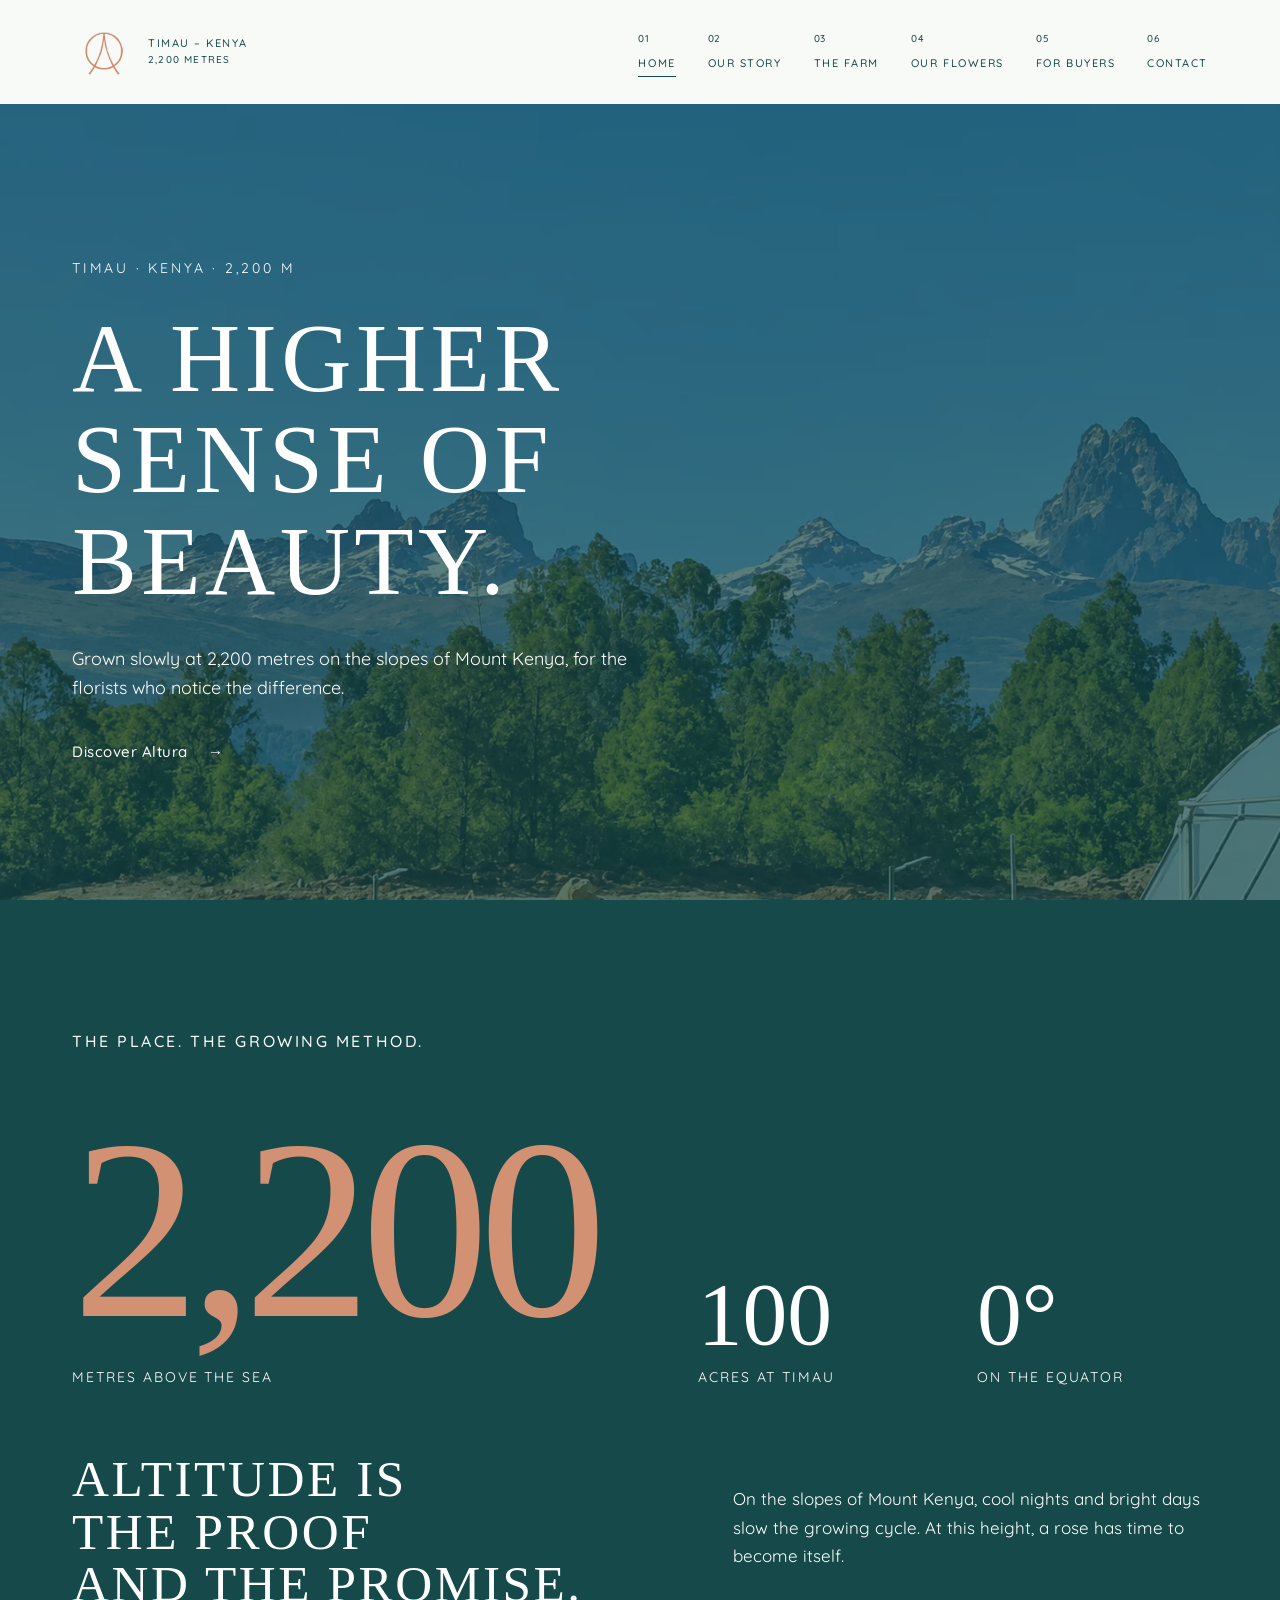
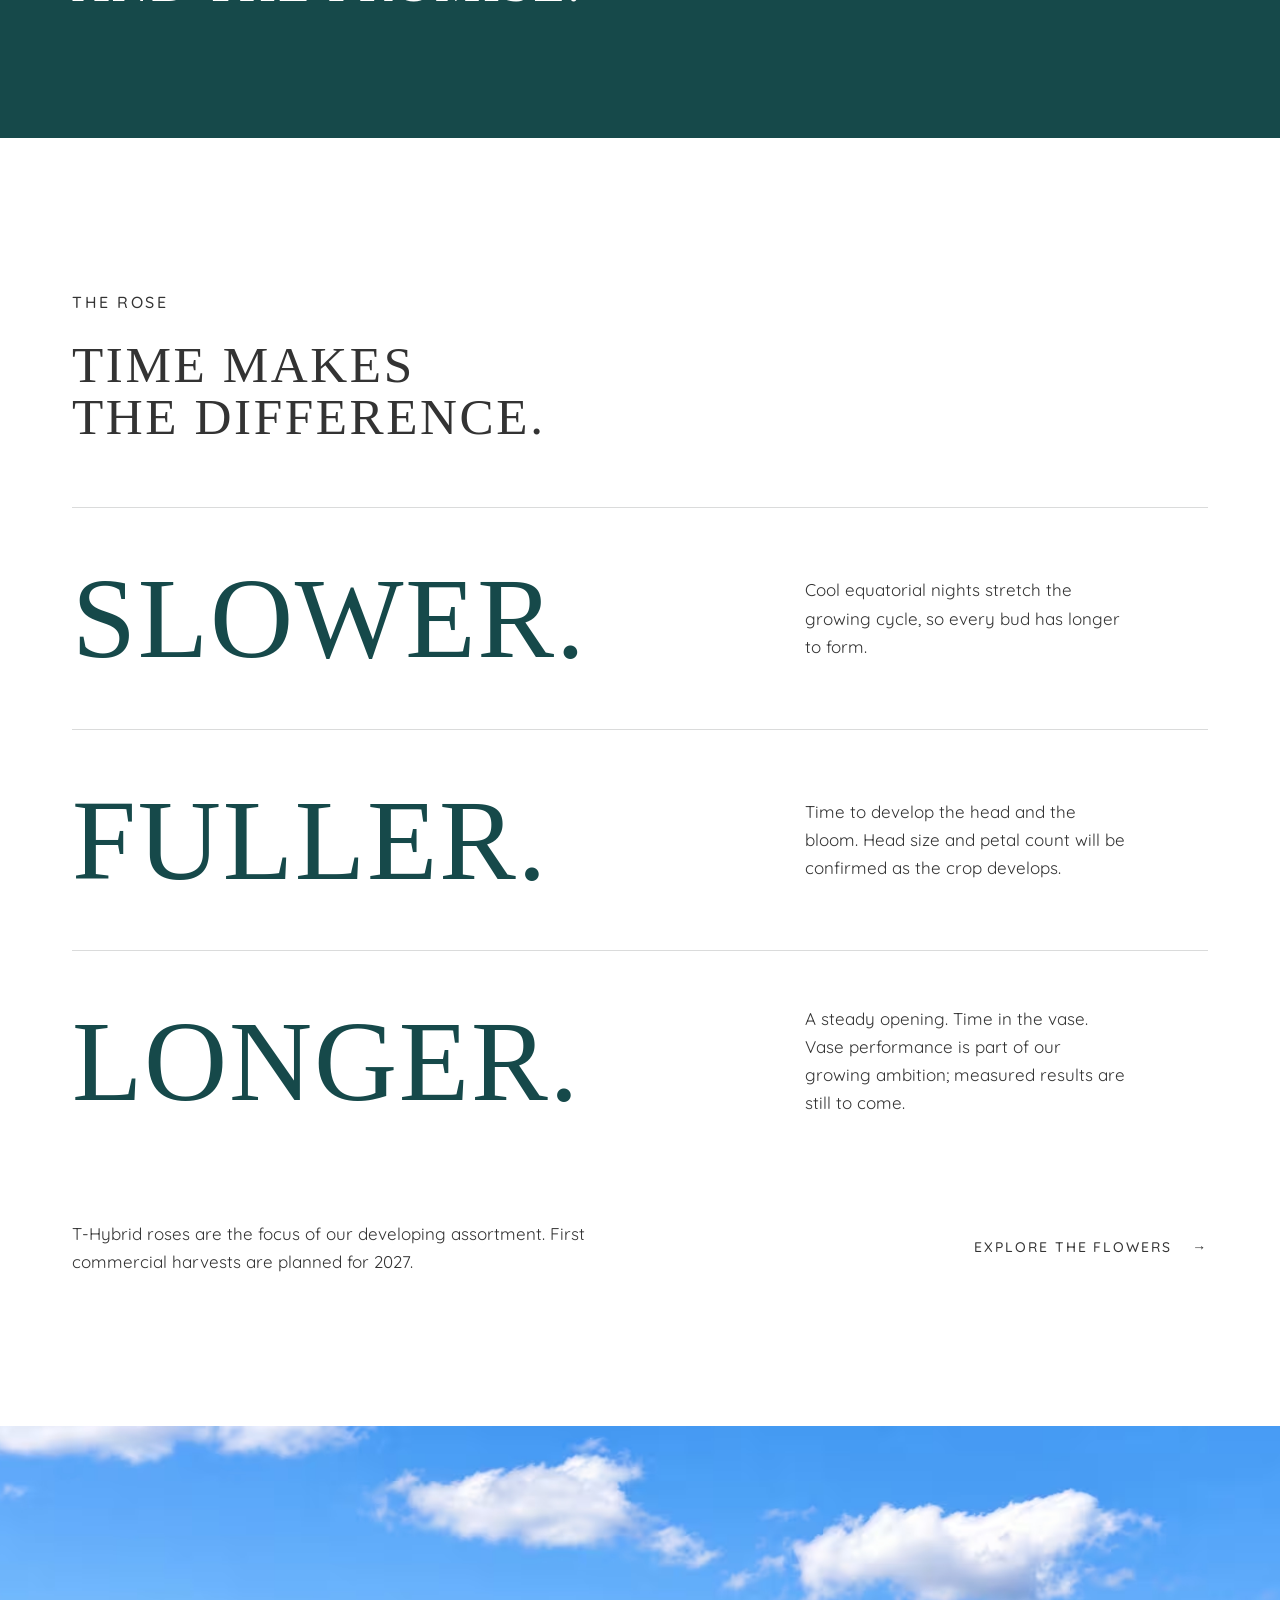
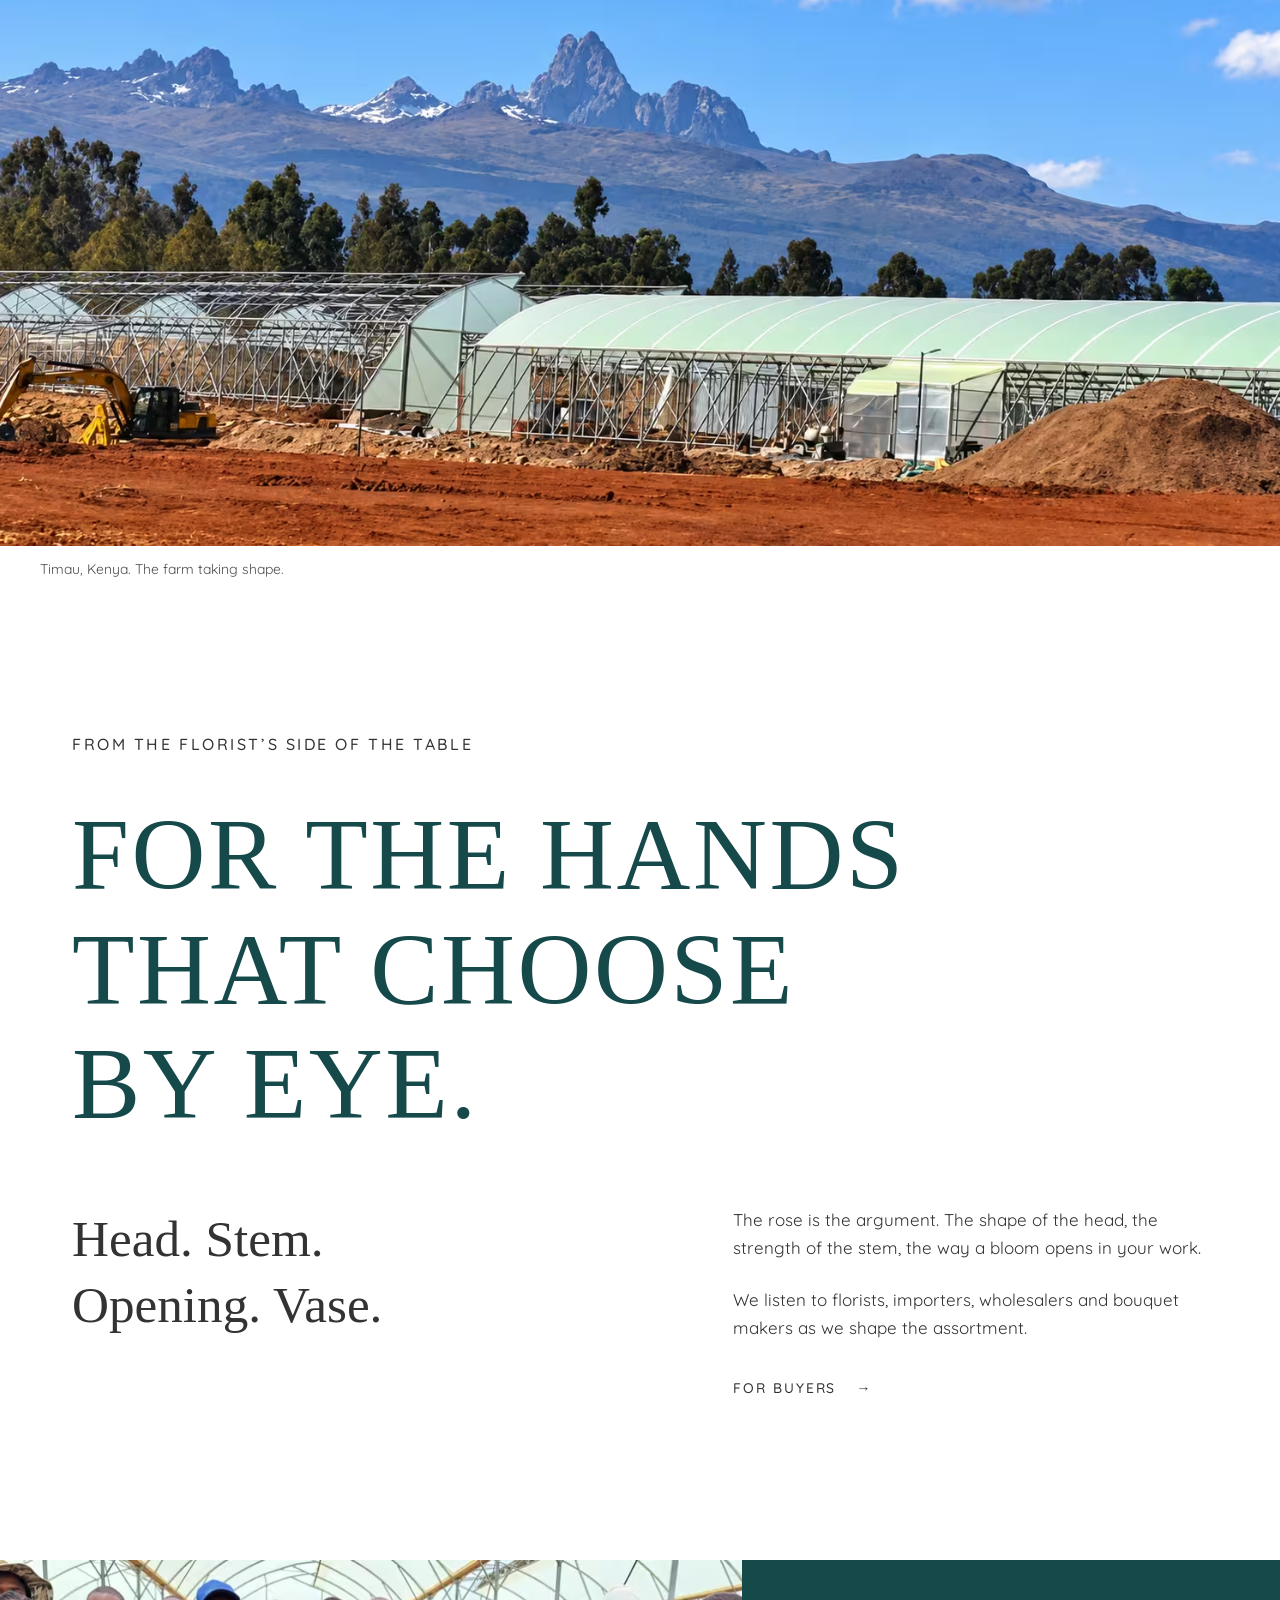
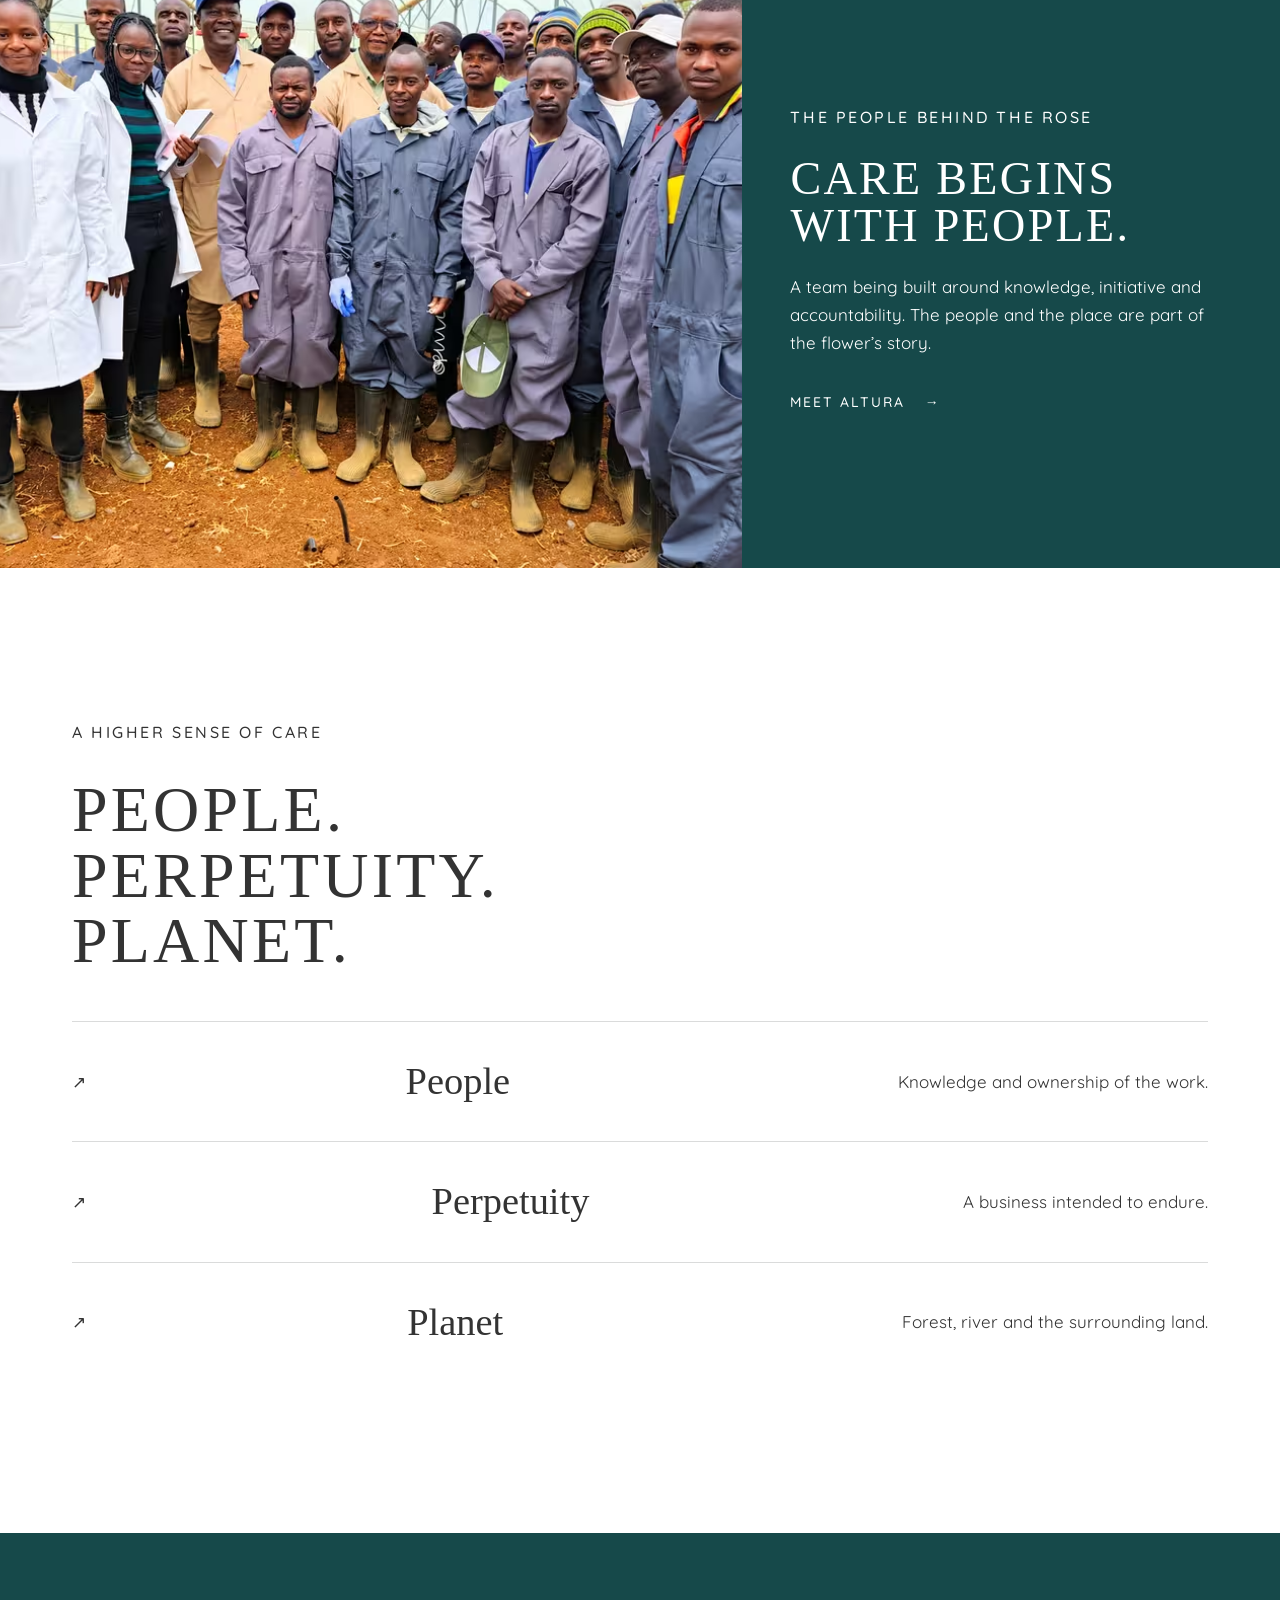
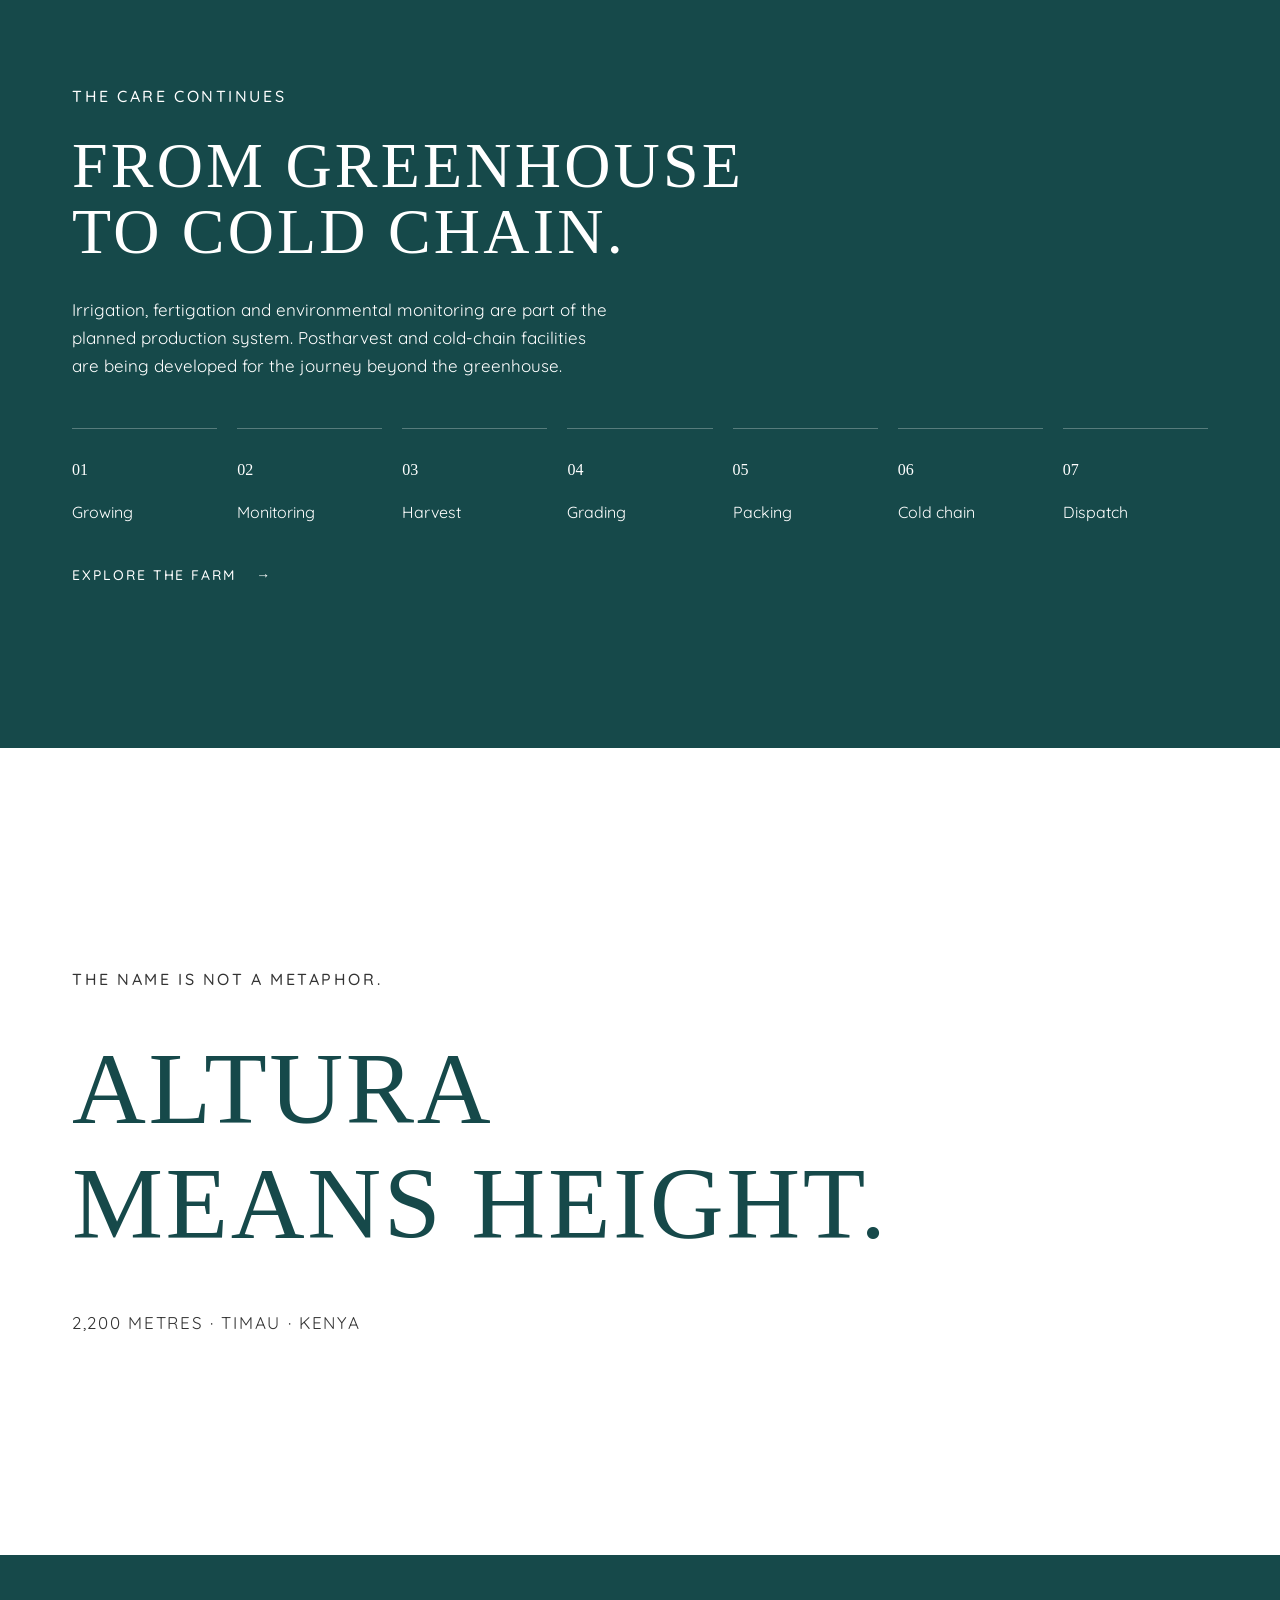
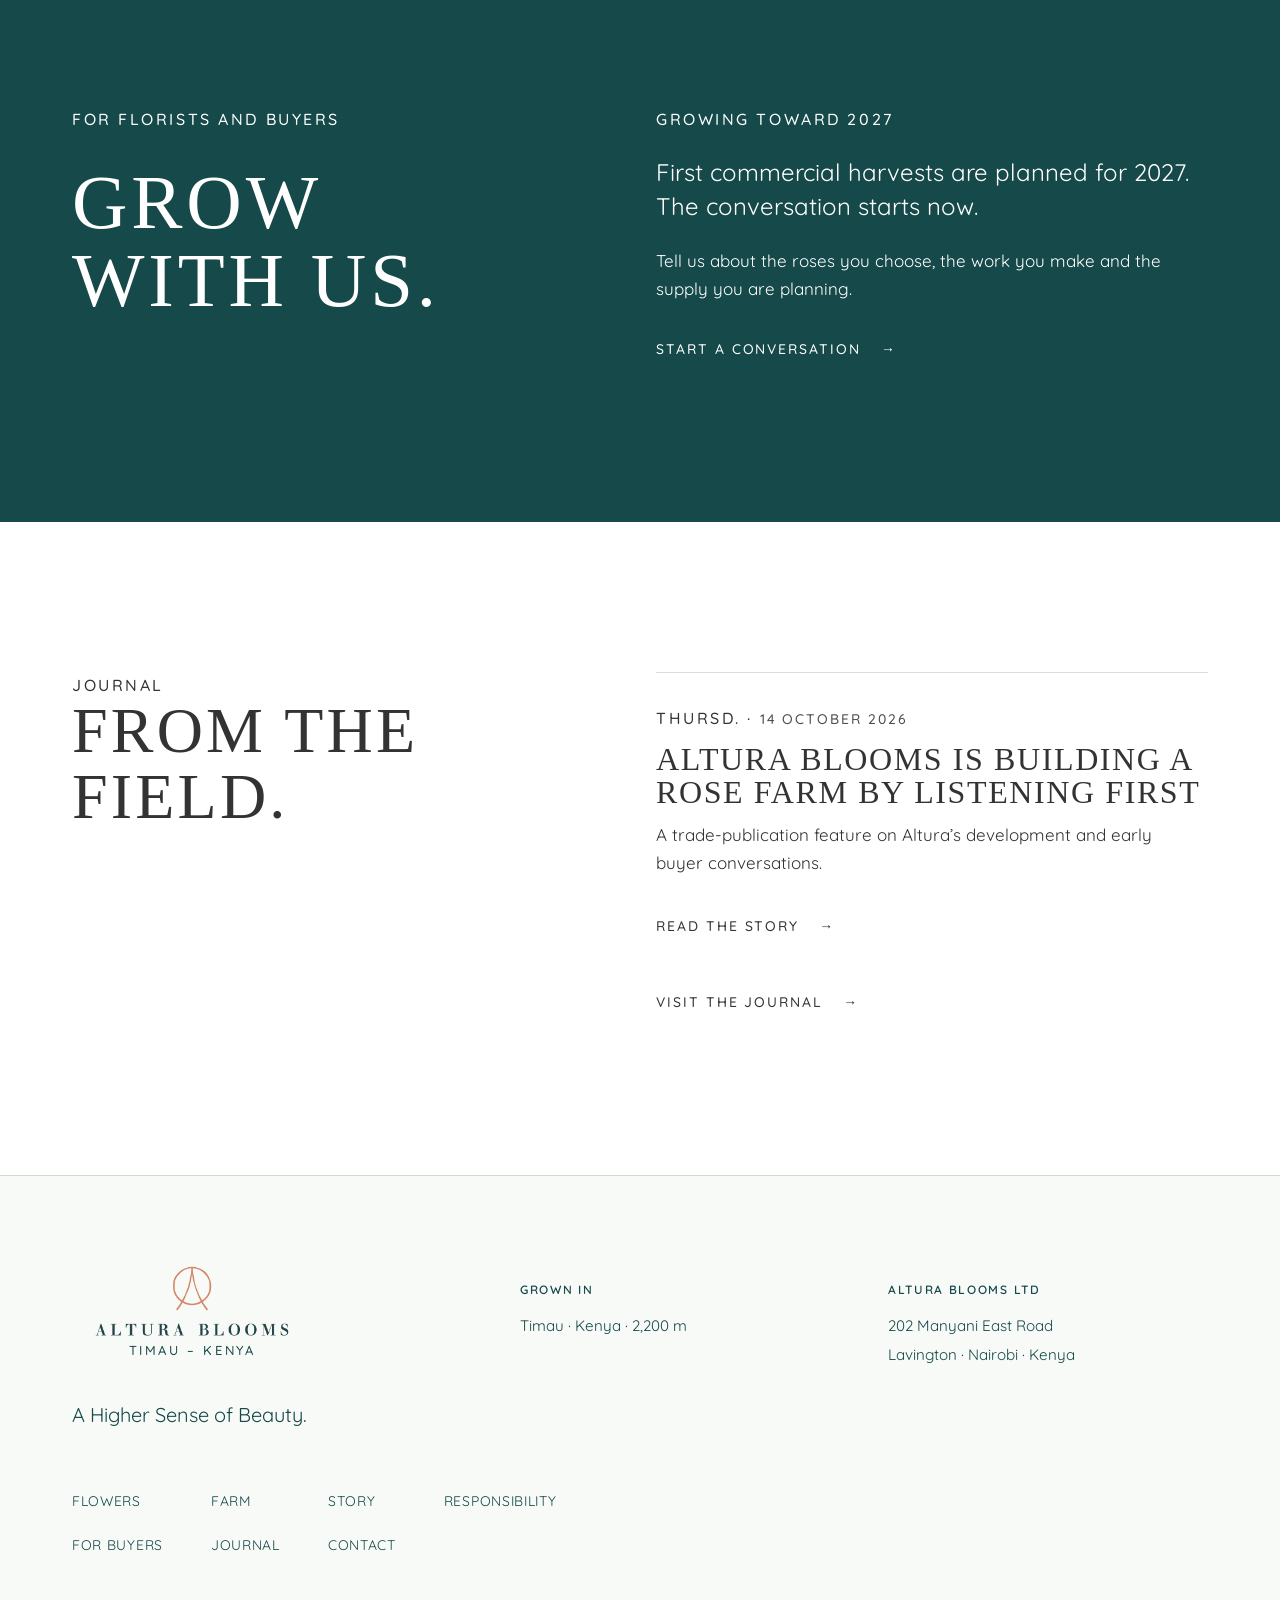
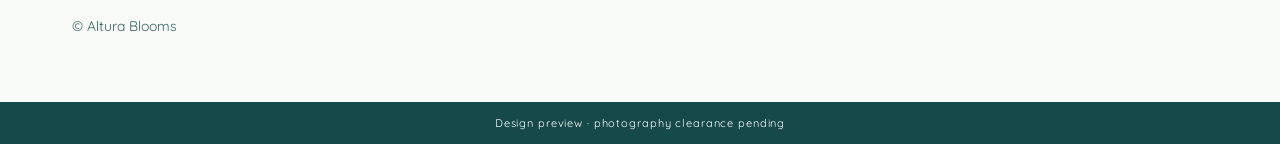
==== commit bbcfe63e: "Add files via upload" ====
--- a/index.html
+++ b/index.html
@@ -19,7 +19,7 @@
 <link rel="preload" as="image" type="image/avif" href="assets/images/web/mountain-treeline-1200.avif" imagesrcset="assets/images/web/mountain-treeline-480.avif 480w, assets/images/web/mountain-treeline-800.avif 800w, assets/images/web/mountain-treeline-1200.avif 1200w, assets/images/web/mountain-treeline-1448.avif 1448w" imagesizes="100vw" fetchpriority="high">
 <link rel="stylesheet" href="css/altura.css">
 <script>document.documentElement.classList.add('js')</script>
-<script type="application/ld+json">{"@context":"https://schema.org","@type":"Organization","name":"Altura Blooms","slogan":"A Higher Sense of Beauty","description":"Altura Blooms is developing a rose farm in Timau, Kenya, for the international professional flower market.","address":{"@type":"PostalAddress","addressLocality":"Timau","addressCountry":"KE"},"founder":[{"@type":"Person","name":"Juliet Njogu"},{"@type":"Person","name":"Francis Njogu"},{"@type":"Person","name":"Edward Agg-Manning"}]}</script><script type="application/ld+json">{"@context":"https://schema.org","@type":"WebSite","name":"Altura Blooms","inLanguage":"en","url":"https://mrafrica12.github.io/altura_blooms/"}</script>
+<script type="application/ld+json">{"@context":"https://schema.org","@type":"Organization","name":"Altura Blooms Ltd","slogan":"A Higher Sense of Beauty.","description":"Altura Blooms is developing a rose farm in Timau, Kenya, for the international professional flower market.","address":{"@type":"PostalAddress","streetAddress":"202 Manyani East Road, Lavington","addressLocality":"Nairobi","addressCountry":"KE"},"founder":[{"@type":"Person","name":"Juliet Njogu"},{"@type":"Person","name":"Francis Njogu"},{"@type":"Person","name":"Edward Agg-Manning"}]}</script><script type="application/ld+json">{"@context":"https://schema.org","@type":"WebSite","name":"Altura Blooms","inLanguage":"en","url":"https://mrafrica12.github.io/altura_blooms/"}</script>
 </head>
 <body class="home">
 <a class="skip-link" href="#main">Skip to content</a>
@@ -120,8 +120,11 @@
 </main>
 <footer class="site-footer">
   <div class="container">
-    <div class="site-footer__logo"><img class="site-footer__official" src="assets/logos/web/official-primary.png" width="240" height="126" alt="Altura Blooms — Timau, Kenya" loading="lazy"><span class="site-footer__location" aria-hidden="true">Timau – Kenya</span></div><p class="site-footer__line">A Higher Sense of Beauty.</p>
-    <p class="site-footer__place">Timau · Kenya</p>
+    <div class="site-footer__identity"><div class="site-footer__brand"><div class="site-footer__logo"><img class="site-footer__official" src="assets/logos/web/official-primary.png" width="240" height="126" alt="Altura Blooms — Timau, Kenya" loading="lazy"><span class="site-footer__location" aria-hidden="true">Timau – Kenya</span></div><p class="site-footer__line">A Higher Sense of Beauty.</p>
+    </div>
+    <div class="site-footer__origin"><p class="contact-label">Grown in</p><p>Timau · Kenya · 2,200 m</p></div>
+    <div class="site-footer__business"><p class="contact-label">Altura Blooms Ltd</p><address>202 Manyani East Road<br>Lavington · Nairobi · Kenya</address></div>
+    </div>
     <nav aria-label="Footer"><ul><li><a href="pages/flowers/index.html">Flowers</a></li><li><a href="pages/farm/index.html">Farm</a></li><li><a href="pages/story/index.html">Story</a></li><li><a href="pages/responsibility/index.html">Responsibility</a></li><li><a href="pages/buyers/index.html">For Buyers</a></li><li><a href="pages/journal/index.html">Journal</a></li><li><a href="pages/contact/index.html">Contact</a></li></ul></nav>
     
     <small>© Altura Blooms</small>
--- a/css/altura.css
+++ b/css/altura.css
@@ -480,6 +480,33 @@
 .site-footer { background: #f8faf7; }
 .site-footer__logo { position: relative; width: 240px; }
 .site-footer__location { position: absolute; inset-inline: 0; bottom: 13px; background: #f8faf7; color: var(--altura-deep-green); font: 500 13px/21px var(--font-body); letter-spacing: .2em; text-align: center; text-transform: uppercase; }
+
+/* Corporate information: growing origin and business address remain distinct. */
+.site-footer__identity { display: grid; gap: 2.5rem; align-items: start; }
+.site-footer__identity p { margin: 0; }
+.site-footer__identity .site-footer__line { margin-top: 1.5rem; }
+.contact-label { font: 600 .75rem/1.6 var(--font-body); letter-spacing: .14em; text-transform: uppercase; color: var(--altura-deep-green); margin: 0 0 .8rem; }
+.site-footer__identity .contact-label { margin-bottom: .8rem; }
+.site-footer address, .contact-locations address { font-style: normal; line-height: 1.9; }
+.site-footer__origin, .site-footer__business { font-size: .95rem; line-height: 1.9; }
+.contact-layout { display: grid; gap: 3.5rem; }
+.contact-conversation { align-items: start; }
+.contact-locations { display: grid; gap: 2.5rem; }
+.contact-locations p { margin: 0; }
+.contact-locations .contact-note { margin-top: .7rem; font-size: .85rem; }
+@media (min-width: 700px) {
+  .site-footer__identity { grid-template-columns: 1fr 1fr; column-gap: 3rem; }
+  .site-footer__brand { grid-column: 1 / -1; }
+  .contact-layout { grid-template-columns: 1.1fr 1fr; gap: 4rem; }
+}
+@media (min-width: 1100px) {
+  .site-footer__identity { grid-template-columns: 1.25fr 1fr 1fr; gap: 3rem; }
+  .site-footer__brand { grid-column: auto; }
+  .site-footer__origin, .site-footer__business { padding-top: 2rem; }
+}
+
+.page-intro h1:has(.contact-title-word) { font-size: clamp(2rem, 6vw, 5.5rem); }
+.contact-title-word { white-space: nowrap; }
 /* Altura editorial navigation. Owns header and menu styles across all breakpoints. */
 .site-header { --nav-height: 88px; position: fixed; inset: 0 0 auto; height: calc(var(--nav-height) + env(safe-area-inset-top)); padding-top: env(safe-area-inset-top); z-index: var(--z-header); background: #f8faf7; color: var(--altura-deep-green); border-bottom: 1px solid transparent; transition: height 280ms ease, background 280ms ease, border-color 280ms ease; }
 .site-header.is-scrolled { --nav-height: 72px; border-bottom-color: rgb(22 73 74 / .16); }
